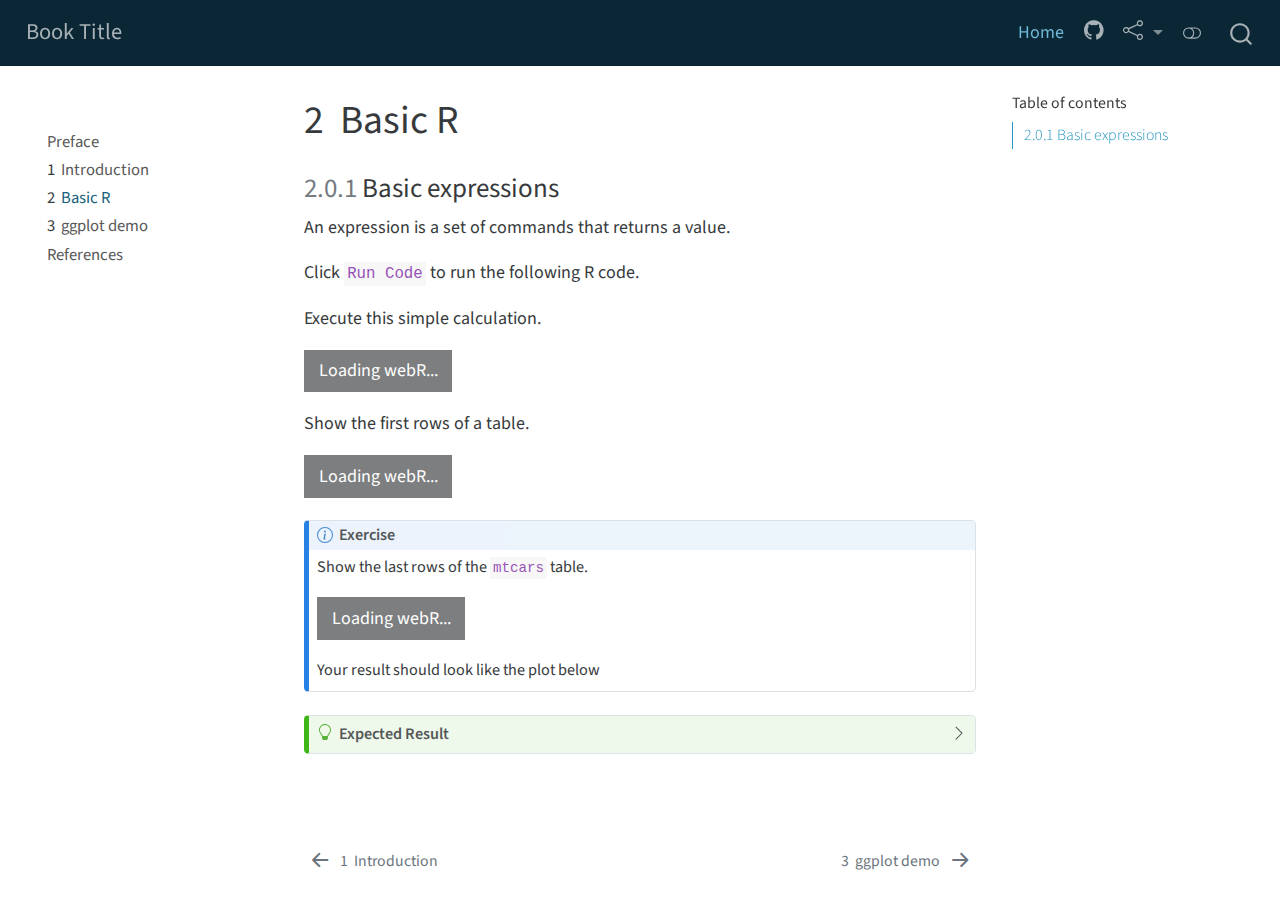
==== basicr.html @ 7baa9e46 "Built site for gh-pages" ====
<!DOCTYPE html>
<html xmlns="http://www.w3.org/1999/xhtml" lang="en" xml:lang="en"><head>

<meta charset="utf-8">
<meta name="generator" content="quarto-1.2.335">

<meta name="viewport" content="width=device-width, initial-scale=1.0, user-scalable=yes">


<title>Book Title - 2&nbsp; Basic R</title>
<style>
code{white-space: pre-wrap;}
span.smallcaps{font-variant: small-caps;}
div.columns{display: flex; gap: min(4vw, 1.5em);}
div.column{flex: auto; overflow-x: auto;}
div.hanging-indent{margin-left: 1.5em; text-indent: -1.5em;}
ul.task-list{list-style: none;}
ul.task-list li input[type="checkbox"] {
  width: 0.8em;
  margin: 0 0.8em 0.2em -1.6em;
  vertical-align: middle;
}
</style>


<script src="site_libs/quarto-nav/quarto-nav.js"></script>
<script src="site_libs/quarto-nav/headroom.min.js"></script>
<script src="site_libs/clipboard/clipboard.min.js"></script>
<script src="site_libs/quarto-search/autocomplete.umd.js"></script>
<script src="site_libs/quarto-search/fuse.min.js"></script>
<script src="site_libs/quarto-search/quarto-search.js"></script>
<meta name="quarto:offset" content="./">
<link href="./ggplot.html" rel="next">
<link href="./intro.html" rel="prev">
<link href="./figures/favicon.ico" rel="icon">
<script src="site_libs/quarto-html/quarto.js"></script>
<script src="site_libs/quarto-html/popper.min.js"></script>
<script src="site_libs/quarto-html/tippy.umd.min.js"></script>
<script src="site_libs/quarto-html/anchor.min.js"></script>
<link href="site_libs/quarto-html/tippy.css" rel="stylesheet">
<link href="site_libs/quarto-html/quarto-syntax-highlighting.css" rel="stylesheet" class="quarto-color-scheme" id="quarto-text-highlighting-styles">
<link href="site_libs/quarto-html/quarto-syntax-highlighting-dark.css" rel="prefetch" class="quarto-color-scheme quarto-color-alternate" id="quarto-text-highlighting-styles">
<script src="site_libs/bootstrap/bootstrap.min.js"></script>
<link href="site_libs/bootstrap/bootstrap-icons.css" rel="stylesheet">
<link href="site_libs/bootstrap/bootstrap.min.css" rel="stylesheet" class="quarto-color-scheme" id="quarto-bootstrap" data-mode="light">
<link href="site_libs/bootstrap/bootstrap-dark.min.css" rel="prefetch" class="quarto-color-scheme quarto-color-alternate" id="quarto-bootstrap" data-mode="dark">
<script id="quarto-search-options" type="application/json">{
  "location": "navbar",
  "copy-button": false,
  "collapse-after": 3,
  "panel-placement": "end",
  "type": "overlay",
  "limit": 20,
  "language": {
    "search-no-results-text": "No results",
    "search-matching-documents-text": "matching documents",
    "search-copy-link-title": "Copy link to search",
    "search-hide-matches-text": "Hide additional matches",
    "search-more-match-text": "more match in this document",
    "search-more-matches-text": "more matches in this document",
    "search-clear-button-title": "Clear",
    "search-detached-cancel-button-title": "Cancel",
    "search-submit-button-title": "Submit"
  }
}</script>
<link rel="stylesheet" href="https://cdnjs.cloudflare.com/ajax/libs/codemirror/6.65.7/codemirror.min.css">
<style>
  .CodeMirror pre {
    background-color: unset !important;
  }
  .btn-webr {
    background-color: #EEEEEE;
    border-bottom-left-radius: 0;
    border-bottom-right-radius: 0;
  }
</style>
<script src="https://cdnjs.cloudflare.com/ajax/libs/codemirror/6.65.7/codemirror.min.js"></script>
<script src="https://cdnjs.cloudflare.com/ajax/libs/codemirror/6.65.7/mode/r/r.js"></script>
<script type="module">
  import { WebR } from "https://webr.r-wasm.org/v0.1.0/webr.mjs";
  // Removed {SW_URL: '/'} for the moment
  globalThis.webR = new WebR();
  await globalThis.webR.init();
  globalThis.webRCodeShelter = await new globalThis.webR.Shelter();
  document.querySelectorAll(".btn-webr").forEach((btn) => {
    btn.innerText = "Run code";
    btn.disabled = false;
  });
</script>  


<meta name="twitter:title" content="Book Title - 2&nbsp; Basic R">
<meta name="twitter:description" content="An expression is a set of commands that returns a value.">
<meta name="twitter:card" content="summary">
</head>

<body class="nav-sidebar floating nav-fixed">

<div id="quarto-search-results"></div>
  <header id="quarto-header" class="headroom fixed-top">
    <nav class="navbar navbar-expand-lg navbar-dark ">
      <div class="navbar-container container-fluid">
      <div class="navbar-brand-container">
    <a href="./index.html" class="navbar-brand navbar-brand-logo">
    <img src="https://bluegreenlabs.org/img/logo_text_small.png" alt="" class="navbar-logo">
    </a>
    <a class="navbar-brand" href="./index.html">
    <span class="navbar-title">Book Title</span>
    </a>
  </div>
          <button class="navbar-toggler" type="button" data-bs-toggle="collapse" data-bs-target="#navbarCollapse" aria-controls="navbarCollapse" aria-expanded="false" aria-label="Toggle navigation" onclick="if (window.quartoToggleHeadroom) { window.quartoToggleHeadroom(); }">
  <span class="navbar-toggler-icon"></span>
</button>
          <div class="collapse navbar-collapse" id="navbarCollapse">
            <ul class="navbar-nav navbar-nav-scroll ms-auto">
  <li class="nav-item">
    <a class="nav-link active" href="./intro.html" aria-current="page">
 <span class="menu-text">Home</span></a>
  </li>  
  <li class="nav-item compact">
    <a class="nav-link" href="https://github.com/bluegreen-labs/R_book_template/"><i class="bi bi-github" role="img" aria-label="Source Code">
</i> 
 <span class="menu-text"></span></a>
  </li>  
  <li class="nav-item dropdown  compact">
    <a class="nav-link dropdown-toggle" href="#" id="" role="button" data-bs-toggle="dropdown" aria-expanded="false">
      <i class="bi bi-share" role="img" aria-label="Share">
</i> 
 <span class="menu-text"></span>
    </a>
    <ul class="dropdown-menu dropdown-menu-end" aria-labelledby="">    
        <li>
    <a class="dropdown-item" href="https://twitter.com/intent/tweet?url=|url|"><i class="bi bi-twitter" role="img">
</i> 
 <span class="dropdown-text">Twitter</span></a>
  </li>  
        <li>
    <a class="dropdown-item" href="https://www.facebook.com/sharer/sharer.php?u=|url|"><i class="bi bi-facebook" role="img">
</i> 
 <span class="dropdown-text">Facebook</span></a>
  </li>  
    </ul>
  </li>
</ul>
              <div class="quarto-toggle-container">
                  <a href="" class="quarto-color-scheme-toggle nav-link" onclick="window.quartoToggleColorScheme(); return false;" title="Toggle dark mode"><i class="bi"></i></a>
              </div>
              <div id="quarto-search" class="" title="Search"></div>
          </div> <!-- /navcollapse -->
      </div> <!-- /container-fluid -->
    </nav>
  <nav class="quarto-secondary-nav" data-bs-toggle="collapse" data-bs-target="#quarto-sidebar" aria-controls="quarto-sidebar" aria-expanded="false" aria-label="Toggle sidebar navigation" onclick="if (window.quartoToggleHeadroom) { window.quartoToggleHeadroom(); }">
    <div class="container-fluid d-flex justify-content-between">
      <h1 class="quarto-secondary-nav-title"><span class="chapter-number">2</span>&nbsp; <span class="chapter-title">Basic R</span></h1>
      <button type="button" class="quarto-btn-toggle btn" aria-label="Show secondary navigation">
        <i class="bi bi-chevron-right"></i>
      </button>
    </div>
  </nav>
</header>
<!-- content -->
<div id="quarto-content" class="quarto-container page-columns page-rows-contents page-layout-article page-navbar">
<!-- sidebar -->
  <nav id="quarto-sidebar" class="sidebar collapse sidebar-navigation floating overflow-auto">
      <div class="mt-2 flex-shrink-0 align-items-center">
        <div class="sidebar-search">
        <div id="quarto-search" class="" title="Search"></div>
        </div>
      </div>
    <div class="sidebar-menu-container"> 
    <ul class="list-unstyled mt-1">
        <li class="sidebar-item">
  <div class="sidebar-item-container"> 
  <a href="./index.html" class="sidebar-item-text sidebar-link">Preface</a>
  </div>
</li>
        <li class="sidebar-item">
  <div class="sidebar-item-container"> 
  <a href="./intro.html" class="sidebar-item-text sidebar-link"><span class="chapter-number">1</span>&nbsp; <span class="chapter-title">Introduction</span></a>
  </div>
</li>
        <li class="sidebar-item">
  <div class="sidebar-item-container"> 
  <a href="./basicr.html" class="sidebar-item-text sidebar-link active"><span class="chapter-number">2</span>&nbsp; <span class="chapter-title">Basic R</span></a>
  </div>
</li>
        <li class="sidebar-item">
  <div class="sidebar-item-container"> 
  <a href="./ggplot.html" class="sidebar-item-text sidebar-link"><span class="chapter-number">3</span>&nbsp; <span class="chapter-title">ggplot demo</span></a>
  </div>
</li>
        <li class="sidebar-item">
  <div class="sidebar-item-container"> 
  <a href="./references.html" class="sidebar-item-text sidebar-link">References</a>
  </div>
</li>
    </ul>
    </div>
</nav>
<!-- margin-sidebar -->
    <div id="quarto-margin-sidebar" class="sidebar margin-sidebar">
        <nav id="TOC" role="doc-toc" class="toc-active">
    <h2 id="toc-title">Table of contents</h2>
   
  <ul>
  <li><a href="#basic-expressions" id="toc-basic-expressions" class="nav-link active" data-scroll-target="#basic-expressions"><span class="toc-section-number">2.0.1</span>  Basic expressions</a></li>
  </ul>
</nav>
    </div>
<!-- main -->
<main class="content" id="quarto-document-content">

<header id="title-block-header" class="quarto-title-block default">
<div class="quarto-title">
<h1 class="title d-none d-lg-block"><span class="chapter-number">2</span>&nbsp; <span class="chapter-title">Basic R</span></h1>
</div>



<div class="quarto-title-meta">

    
  
    
  </div>
  

</header>

<div class="cell">

</div>
<section id="basic-expressions" class="level3" data-number="2.0.1">
<h3 data-number="2.0.1" class="anchored" data-anchor-id="basic-expressions"><span class="header-section-number">2.0.1</span> Basic expressions</h3>
<p>An expression is a set of commands that returns a value.</p>
<p>Click <code>Run Code</code> to run the following R code.</p>
<p>Execute this simple calculation.</p>
<div class="cell">
<button class="btn btn-default btn-webr" disabled="" type="button" id="webr-run-button-1">Loading webR...</button>
<div id="webr-editor-1"></div>
<div id="webr-code-output-1"><pre style="visibility: hidden"></pre></div>
<script type="module">
  const runButton = document.getElementById("webr-run-button-1");
  const outputDiv = document.getElementById("webr-code-output-1");
  const editorDiv = document.getElementById("webr-editor-1");

  const editor = CodeMirror((elt) => {
    elt.style.border = "1px solid #eee";
    elt.style.height = "auto";
    editorDiv.append(elt);
  },{
    value: `50 * 2.2`,
    lineNumbers: true,
    mode: "r",
    theme: "light default",
    viewportMargin: Infinity,
  });

  runButton.onclick = async () => {
    runButton.disabled = true;
    let canvas = undefined;
    await globalThis.webR.init();
    await webR.evalRVoid("canvas(width=7, height=7)");
    const result = await webRCodeShelter.captureR(editor.getValue(), {
      withAutoprint: true,
      captureStreams: true,
      captureConditions: false,
      env: webR.objs.emptyEnv,
    });
    try {
      await webR.evalRVoid("dev.off()");
      const out = result.output.filter(
        evt => evt.type == "stdout" || evt.type == "stderr"
      ).map((evt) => evt.data).join("\n");

      const msgs = await webR.flush();
      msgs.forEach(msg => {
        if (msg.type === "canvasExec"){
          if (!canvas) {
            canvas = document.createElement("canvas");
            canvas.setAttribute("width", 2 * 7);
            canvas.setAttribute("height", 2 * 7);
            canvas.style.width="700px";
            canvas.style.display="block";
            canvas.style.margin="auto";
          }
          Function(`this.getContext("2d").${msg.data}`).bind(canvas)();
        }
      });

      outputDiv.innerHTML = "";
      const pre = document.createElement("pre");
      if (/\S/.test(out)) {
        const code = document.createElement("code");
        code.innerText = out;
        pre.appendChild(code);
      } else {
        pre.style.visibility = "hidden";
      }
      outputDiv.appendChild(pre);

      if (canvas) {
        const p = document.createElement("p");
        p.appendChild(canvas);
        outputDiv.appendChild(p);
      }
    } finally {
      webRCodeShelter.purge();
      runButton.disabled = false;
    }
  }
</script>

</div>
<p>Show the first rows of a table.</p>
<div class="cell">
<button class="btn btn-default btn-webr" disabled="" type="button" id="webr-run-button-2">Loading webR...</button>
<div id="webr-editor-2"></div>
<div id="webr-code-output-2"><pre style="visibility: hidden"></pre></div>
<script type="module">
  const runButton = document.getElementById("webr-run-button-2");
  const outputDiv = document.getElementById("webr-code-output-2");
  const editorDiv = document.getElementById("webr-editor-2");

  const editor = CodeMirror((elt) => {
    elt.style.border = "1px solid #eee";
    elt.style.height = "auto";
    editorDiv.append(elt);
  },{
    value: `head(mtcars)`,
    lineNumbers: true,
    mode: "r",
    theme: "light default",
    viewportMargin: Infinity,
  });

  runButton.onclick = async () => {
    runButton.disabled = true;
    let canvas = undefined;
    await globalThis.webR.init();
    await webR.evalRVoid("canvas(width=7, height=7)");
    const result = await webRCodeShelter.captureR(editor.getValue(), {
      withAutoprint: true,
      captureStreams: true,
      captureConditions: false,
      env: webR.objs.emptyEnv,
    });
    try {
      await webR.evalRVoid("dev.off()");
      const out = result.output.filter(
        evt => evt.type == "stdout" || evt.type == "stderr"
      ).map((evt) => evt.data).join("\n");

      const msgs = await webR.flush();
      msgs.forEach(msg => {
        if (msg.type === "canvasExec"){
          if (!canvas) {
            canvas = document.createElement("canvas");
            canvas.setAttribute("width", 2 * 7);
            canvas.setAttribute("height", 2 * 7);
            canvas.style.width="700px";
            canvas.style.display="block";
            canvas.style.margin="auto";
          }
          Function(`this.getContext("2d").${msg.data}`).bind(canvas)();
        }
      });

      outputDiv.innerHTML = "";
      const pre = document.createElement("pre");
      if (/\S/.test(out)) {
        const code = document.createElement("code");
        code.innerText = out;
        pre.appendChild(code);
      } else {
        pre.style.visibility = "hidden";
      }
      outputDiv.appendChild(pre);

      if (canvas) {
        const p = document.createElement("p");
        p.appendChild(canvas);
        outputDiv.appendChild(p);
      }
    } finally {
      webRCodeShelter.purge();
      runButton.disabled = false;
    }
  }
</script>

</div>
<div class="callout-note callout callout-style-default callout-captioned">
<div class="callout-header d-flex align-content-center">
<div class="callout-icon-container">
<i class="callout-icon"></i>
</div>
<div class="callout-caption-container flex-fill">
Exercise
</div>
</div>
<div class="callout-body-container callout-body">
<p>Show the last rows of the <code>mtcars</code> table.</p>
<div class="cell">
<button class="btn btn-default btn-webr" disabled="" type="button" id="webr-run-button-3">Loading webR...</button>
<div id="webr-editor-3"></div>
<div id="webr-code-output-3"><pre style="visibility: hidden"></pre></div>
<script type="module">
  const runButton = document.getElementById("webr-run-button-3");
  const outputDiv = document.getElementById("webr-code-output-3");
  const editorDiv = document.getElementById("webr-editor-3");

  const editor = CodeMirror((elt) => {
    elt.style.border = "1px solid #eee";
    elt.style.height = "auto";
    editorDiv.append(elt);
  },{
    value: `# Add you code here`,
    lineNumbers: true,
    mode: "r",
    theme: "light default",
    viewportMargin: Infinity,
  });

  runButton.onclick = async () => {
    runButton.disabled = true;
    let canvas = undefined;
    await globalThis.webR.init();
    await webR.evalRVoid("canvas(width=7, height=7)");
    const result = await webRCodeShelter.captureR(editor.getValue(), {
      withAutoprint: true,
      captureStreams: true,
      captureConditions: false,
      env: webR.objs.emptyEnv,
    });
    try {
      await webR.evalRVoid("dev.off()");
      const out = result.output.filter(
        evt => evt.type == "stdout" || evt.type == "stderr"
      ).map((evt) => evt.data).join("\n");

      const msgs = await webR.flush();
      msgs.forEach(msg => {
        if (msg.type === "canvasExec"){
          if (!canvas) {
            canvas = document.createElement("canvas");
            canvas.setAttribute("width", 2 * 7);
            canvas.setAttribute("height", 2 * 7);
            canvas.style.width="700px";
            canvas.style.display="block";
            canvas.style.margin="auto";
          }
          Function(`this.getContext("2d").${msg.data}`).bind(canvas)();
        }
      });

      outputDiv.innerHTML = "";
      const pre = document.createElement("pre");
      if (/\S/.test(out)) {
        const code = document.createElement("code");
        code.innerText = out;
        pre.appendChild(code);
      } else {
        pre.style.visibility = "hidden";
      }
      outputDiv.appendChild(pre);

      if (canvas) {
        const p = document.createElement("p");
        p.appendChild(canvas);
        outputDiv.appendChild(p);
      }
    } finally {
      webRCodeShelter.purge();
      runButton.disabled = false;
    }
  }
</script>

</div>
<p>Your result should look like the plot below</p>
</div>
</div>
<div class="callout-tip callout callout-style-default callout-captioned">
<div class="callout-header d-flex align-content-center" data-bs-toggle="collapse" data-bs-target=".callout-2-contents" aria-controls="callout-2" aria-expanded="false" aria-label="Toggle callout">
<div class="callout-icon-container">
<i class="callout-icon"></i>
</div>
<div class="callout-caption-container flex-fill">
Expected Result
</div>
<div class="callout-btn-toggle d-inline-block border-0 py-1 ps-1 pe-0 float-end"><i class="callout-toggle"></i></div>
</div>
<div id="callout-2" class="callout-2-contents callout-collapse collapse">
<div class="callout-body-container callout-body">
<div class="cell">
<div class="cell-output cell-output-stdout">
<pre><code>                mpg cyl  disp  hp drat    wt qsec vs am gear carb
Porsche 914-2  26.0   4 120.3  91 4.43 2.140 16.7  0  1    5    2
Lotus Europa   30.4   4  95.1 113 3.77 1.513 16.9  1  1    5    2
Ford Pantera L 15.8   8 351.0 264 4.22 3.170 14.5  0  1    5    4
Ferrari Dino   19.7   6 145.0 175 3.62 2.770 15.5  0  1    5    6
Maserati Bora  15.0   8 301.0 335 3.54 3.570 14.6  0  1    5    8
Volvo 142E     21.4   4 121.0 109 4.11 2.780 18.6  1  1    4    2</code></pre>
</div>
</div>
</div>
</div>
</div>


</section>

</main> <!-- /main -->
<script id="quarto-html-after-body" type="application/javascript">
window.document.addEventListener("DOMContentLoaded", function (event) {
  const toggleBodyColorMode = (bsSheetEl) => {
    const mode = bsSheetEl.getAttribute("data-mode");
    const bodyEl = window.document.querySelector("body");
    if (mode === "dark") {
      bodyEl.classList.add("quarto-dark");
      bodyEl.classList.remove("quarto-light");
    } else {
      bodyEl.classList.add("quarto-light");
      bodyEl.classList.remove("quarto-dark");
    }
  }
  const toggleBodyColorPrimary = () => {
    const bsSheetEl = window.document.querySelector("link#quarto-bootstrap");
    if (bsSheetEl) {
      toggleBodyColorMode(bsSheetEl);
    }
  }
  toggleBodyColorPrimary();  
  const disableStylesheet = (stylesheets) => {
    for (let i=0; i < stylesheets.length; i++) {
      const stylesheet = stylesheets[i];
      stylesheet.rel = 'prefetch';
    }
  }
  const enableStylesheet = (stylesheets) => {
    for (let i=0; i < stylesheets.length; i++) {
      const stylesheet = stylesheets[i];
      stylesheet.rel = 'stylesheet';
    }
  }
  const manageTransitions = (selector, allowTransitions) => {
    const els = window.document.querySelectorAll(selector);
    for (let i=0; i < els.length; i++) {
      const el = els[i];
      if (allowTransitions) {
        el.classList.remove('notransition');
      } else {
        el.classList.add('notransition');
      }
    }
  }
  const toggleColorMode = (alternate) => {
    // Switch the stylesheets
    const alternateStylesheets = window.document.querySelectorAll('link.quarto-color-scheme.quarto-color-alternate');
    manageTransitions('#quarto-margin-sidebar .nav-link', false);
    if (alternate) {
      enableStylesheet(alternateStylesheets);
      for (const sheetNode of alternateStylesheets) {
        if (sheetNode.id === "quarto-bootstrap") {
          toggleBodyColorMode(sheetNode);
        }
      }
    } else {
      disableStylesheet(alternateStylesheets);
      toggleBodyColorPrimary();
    }
    manageTransitions('#quarto-margin-sidebar .nav-link', true);
    // Switch the toggles
    const toggles = window.document.querySelectorAll('.quarto-color-scheme-toggle');
    for (let i=0; i < toggles.length; i++) {
      const toggle = toggles[i];
      if (toggle) {
        if (alternate) {
          toggle.classList.add("alternate");     
        } else {
          toggle.classList.remove("alternate");
        }
      }
    }
    // Hack to workaround the fact that safari doesn't
    // properly recolor the scrollbar when toggling (#1455)
    if (navigator.userAgent.indexOf('Safari') > 0 && navigator.userAgent.indexOf('Chrome') == -1) {
      manageTransitions("body", false);
      window.scrollTo(0, 1);
      setTimeout(() => {
        window.scrollTo(0, 0);
        manageTransitions("body", true);
      }, 40);  
    }
  }
  const isFileUrl = () => { 
    return window.location.protocol === 'file:';
  }
  const hasAlternateSentinel = () => {  
    let styleSentinel = getColorSchemeSentinel();
    if (styleSentinel !== null) {
      return styleSentinel === "alternate";
    } else {
      return false;
    }
  }
  const setStyleSentinel = (alternate) => {
    const value = alternate ? "alternate" : "default";
    if (!isFileUrl()) {
      window.localStorage.setItem("quarto-color-scheme", value);
    } else {
      localAlternateSentinel = value;
    }
  }
  const getColorSchemeSentinel = () => {
    if (!isFileUrl()) {
      const storageValue = window.localStorage.getItem("quarto-color-scheme");
      return storageValue != null ? storageValue : localAlternateSentinel;
    } else {
      return localAlternateSentinel;
    }
  }
  let localAlternateSentinel = 'default';
  // Dark / light mode switch
  window.quartoToggleColorScheme = () => {
    // Read the current dark / light value 
    let toAlternate = !hasAlternateSentinel();
    toggleColorMode(toAlternate);
    setStyleSentinel(toAlternate);
  };
  // Ensure there is a toggle, if there isn't float one in the top right
  if (window.document.querySelector('.quarto-color-scheme-toggle') === null) {
    const a = window.document.createElement('a');
    a.classList.add('top-right');
    a.classList.add('quarto-color-scheme-toggle');
    a.href = "";
    a.onclick = function() { try { window.quartoToggleColorScheme(); } catch {} return false; };
    const i = window.document.createElement("i");
    i.classList.add('bi');
    a.appendChild(i);
    window.document.body.appendChild(a);
  }
  // Switch to dark mode if need be
  if (hasAlternateSentinel()) {
    toggleColorMode(true);
  } else {
    toggleColorMode(false);
  }
  const icon = "";
  const anchorJS = new window.AnchorJS();
  anchorJS.options = {
    placement: 'right',
    icon: icon
  };
  anchorJS.add('.anchored');
  const clipboard = new window.ClipboardJS('.code-copy-button', {
    target: function(trigger) {
      return trigger.previousElementSibling;
    }
  });
  clipboard.on('success', function(e) {
    // button target
    const button = e.trigger;
    // don't keep focus
    button.blur();
    // flash "checked"
    button.classList.add('code-copy-button-checked');
    var currentTitle = button.getAttribute("title");
    button.setAttribute("title", "Copied!");
    let tooltip;
    if (window.bootstrap) {
      button.setAttribute("data-bs-toggle", "tooltip");
      button.setAttribute("data-bs-placement", "left");
      button.setAttribute("data-bs-title", "Copied!");
      tooltip = new bootstrap.Tooltip(button, 
        { trigger: "manual", 
          customClass: "code-copy-button-tooltip",
          offset: [0, -8]});
      tooltip.show();    
    }
    setTimeout(function() {
      if (tooltip) {
        tooltip.hide();
        button.removeAttribute("data-bs-title");
        button.removeAttribute("data-bs-toggle");
        button.removeAttribute("data-bs-placement");
      }
      button.setAttribute("title", currentTitle);
      button.classList.remove('code-copy-button-checked');
    }, 1000);
    // clear code selection
    e.clearSelection();
  });
  function tippyHover(el, contentFn) {
    const config = {
      allowHTML: true,
      content: contentFn,
      maxWidth: 500,
      delay: 100,
      arrow: false,
      appendTo: function(el) {
          return el.parentElement;
      },
      interactive: true,
      interactiveBorder: 10,
      theme: 'quarto',
      placement: 'bottom-start'
    };
    window.tippy(el, config); 
  }
  const noterefs = window.document.querySelectorAll('a[role="doc-noteref"]');
  for (var i=0; i<noterefs.length; i++) {
    const ref = noterefs[i];
    tippyHover(ref, function() {
      // use id or data attribute instead here
      let href = ref.getAttribute('data-footnote-href') || ref.getAttribute('href');
      try { href = new URL(href).hash; } catch {}
      const id = href.replace(/^#\/?/, "");
      const note = window.document.getElementById(id);
      return note.innerHTML;
    });
  }
  const findCites = (el) => {
    const parentEl = el.parentElement;
    if (parentEl) {
      const cites = parentEl.dataset.cites;
      if (cites) {
        return {
          el,
          cites: cites.split(' ')
        };
      } else {
        return findCites(el.parentElement)
      }
    } else {
      return undefined;
    }
  };
  var bibliorefs = window.document.querySelectorAll('a[role="doc-biblioref"]');
  for (var i=0; i<bibliorefs.length; i++) {
    const ref = bibliorefs[i];
    const citeInfo = findCites(ref);
    if (citeInfo) {
      tippyHover(citeInfo.el, function() {
        var popup = window.document.createElement('div');
        citeInfo.cites.forEach(function(cite) {
          var citeDiv = window.document.createElement('div');
          citeDiv.classList.add('hanging-indent');
          citeDiv.classList.add('csl-entry');
          var biblioDiv = window.document.getElementById('ref-' + cite);
          if (biblioDiv) {
            citeDiv.innerHTML = biblioDiv.innerHTML;
          }
          popup.appendChild(citeDiv);
        });
        return popup.innerHTML;
      });
    }
  }
});
</script>
<nav class="page-navigation">
  <div class="nav-page nav-page-previous">
      <a href="./intro.html" class="pagination-link">
        <i class="bi bi-arrow-left-short"></i> <span class="nav-page-text"><span class="chapter-number">1</span>&nbsp; <span class="chapter-title">Introduction</span></span>
      </a>          
  </div>
  <div class="nav-page nav-page-next">
      <a href="./ggplot.html" class="pagination-link">
        <span class="nav-page-text"><span class="chapter-number">3</span>&nbsp; <span class="chapter-title">ggplot demo</span></span> <i class="bi bi-arrow-right-short"></i>
      </a>
  </div>
</nav>
</div> <!-- /content -->



</body></html>
---- site_libs/quarto-html/tippy.css ----
.tippy-box[data-animation=fade][data-state=hidden]{opacity:0}[data-tippy-root]{max-width:calc(100vw - 10px)}.tippy-box{position:relative;background-color:#333;color:#fff;border-radius:4px;font-size:14px;line-height:1.4;white-space:normal;outline:0;transition-property:transform,visibility,opacity}.tippy-box[data-placement^=top]>.tippy-arrow{bottom:0}.tippy-box[data-placement^=top]>.tippy-arrow:before{bottom:-7px;left:0;border-width:8px 8px 0;border-top-color:initial;transform-origin:center top}.tippy-box[data-placement^=bottom]>.tippy-arrow{top:0}.tippy-box[data-placement^=bottom]>.tippy-arrow:before{top:-7px;left:0;border-width:0 8px 8px;border-bottom-color:initial;transform-origin:center bottom}.tippy-box[data-placement^=left]>.tippy-arrow{right:0}.tippy-box[data-placement^=left]>.tippy-arrow:before{border-width:8px 0 8px 8px;border-left-color:initial;right:-7px;transform-origin:center left}.tippy-box[data-placement^=right]>.tippy-arrow{left:0}.tippy-box[data-placement^=right]>.tippy-arrow:before{left:-7px;border-width:8px 8px 8px 0;border-right-color:initial;transform-origin:center right}.tippy-box[data-inertia][data-state=visible]{transition-timing-function:cubic-bezier(.54,1.5,.38,1.11)}.tippy-arrow{width:16px;height:16px;color:#333}.tippy-arrow:before{content:"";position:absolute;border-color:transparent;border-style:solid}.tippy-content{position:relative;padding:5px 9px;z-index:1}
---- site_libs/quarto-html/quarto-syntax-highlighting.css ----
/* quarto syntax highlight colors */
:root {
  --quarto-hl-ot-color: #003B4F;
  --quarto-hl-at-color: #657422;
  --quarto-hl-ss-color: #20794D;
  --quarto-hl-an-color: #5E5E5E;
  --quarto-hl-fu-color: #4758AB;
  --quarto-hl-st-color: #20794D;
  --quarto-hl-cf-color: #003B4F;
  --quarto-hl-op-color: #5E5E5E;
  --quarto-hl-er-color: #AD0000;
  --quarto-hl-bn-color: #AD0000;
  --quarto-hl-al-color: #AD0000;
  --quarto-hl-va-color: #111111;
  --quarto-hl-bu-color: inherit;
  --quarto-hl-ex-color: inherit;
  --quarto-hl-pp-color: #AD0000;
  --quarto-hl-in-color: #5E5E5E;
  --quarto-hl-vs-color: #20794D;
  --quarto-hl-wa-color: #5E5E5E;
  --quarto-hl-do-color: #5E5E5E;
  --quarto-hl-im-color: #00769E;
  --quarto-hl-ch-color: #20794D;
  --quarto-hl-dt-color: #AD0000;
  --quarto-hl-fl-color: #AD0000;
  --quarto-hl-co-color: #5E5E5E;
  --quarto-hl-cv-color: #5E5E5E;
  --quarto-hl-cn-color: #8f5902;
  --quarto-hl-sc-color: #5E5E5E;
  --quarto-hl-dv-color: #AD0000;
  --quarto-hl-kw-color: #003B4F;
}

/* other quarto variables */
:root {
  --quarto-font-monospace: SFMono-Regular, Menlo, Monaco, Consolas, "Liberation Mono", "Courier New", monospace;
}

pre > code.sourceCode > span {
  color: #003B4F;
}

code span {
  color: #003B4F;
}

code.sourceCode > span {
  color: #003B4F;
}

div.sourceCode,
div.sourceCode pre.sourceCode {
  color: #003B4F;
}

code span.ot {
  color: #003B4F;
}

code span.at {
  color: #657422;
}

code span.ss {
  color: #20794D;
}

code span.an {
  color: #5E5E5E;
}

code span.fu {
  color: #4758AB;
}

code span.st {
  color: #20794D;
}

code span.cf {
  color: #003B4F;
}

code span.op {
  color: #5E5E5E;
}

code span.er {
  color: #AD0000;
}

code span.bn {
  color: #AD0000;
}

code span.al {
  color: #AD0000;
}

code span.va {
  color: #111111;
}

code span.pp {
  color: #AD0000;
}

code span.in {
  color: #5E5E5E;
}

code span.vs {
  color: #20794D;
}

code span.wa {
  color: #5E5E5E;
  font-style: italic;
}

code span.do {
  color: #5E5E5E;
  font-style: italic;
}

code span.im {
  color: #00769E;
}

code span.ch {
  color: #20794D;
}

code span.dt {
  color: #AD0000;
}

code span.fl {
  color: #AD0000;
}

code span.co {
  color: #5E5E5E;
}

code span.cv {
  color: #5E5E5E;
  font-style: italic;
}

code span.cn {
  color: #8f5902;
}

code span.sc {
  color: #5E5E5E;
}

code span.dv {
  color: #AD0000;
}

code span.kw {
  color: #003B4F;
}

.prevent-inlining {
  content: "</";
}

/*# sourceMappingURL=debc5d5d77c3f9108843748ff7464032.css.map */
---- site_libs/quarto-html/quarto-syntax-highlighting-dark.css ----
/* quarto syntax highlight colors */
:root {
  --quarto-hl-al-color: #f07178;
  --quarto-hl-an-color: #d4d0ab;
  --quarto-hl-at-color: #00e0e0;
  --quarto-hl-bn-color: #d4d0ab;
  --quarto-hl-bu-color: #abe338;
  --quarto-hl-ch-color: #abe338;
  --quarto-hl-co-color: #f8f8f2;
  --quarto-hl-cv-color: #ffd700;
  --quarto-hl-cn-color: #ffd700;
  --quarto-hl-cf-color: #ffa07a;
  --quarto-hl-dt-color: #ffa07a;
  --quarto-hl-dv-color: #d4d0ab;
  --quarto-hl-do-color: #f8f8f2;
  --quarto-hl-er-color: #f07178;
  --quarto-hl-ex-color: #00e0e0;
  --quarto-hl-fl-color: #d4d0ab;
  --quarto-hl-fu-color: #ffa07a;
  --quarto-hl-im-color: #abe338;
  --quarto-hl-in-color: #d4d0ab;
  --quarto-hl-kw-color: #ffa07a;
  --quarto-hl-op-color: #ffa07a;
  --quarto-hl-ot-color: #00e0e0;
  --quarto-hl-pp-color: #dcc6e0;
  --quarto-hl-re-color: #00e0e0;
  --quarto-hl-sc-color: #abe338;
  --quarto-hl-ss-color: #abe338;
  --quarto-hl-st-color: #abe338;
  --quarto-hl-va-color: #00e0e0;
  --quarto-hl-vs-color: #abe338;
  --quarto-hl-wa-color: #dcc6e0;
}

/* other quarto variables */
:root {
  --quarto-font-monospace: SFMono-Regular, Menlo, Monaco, Consolas, "Liberation Mono", "Courier New", monospace;
}

code span.al {
  font-weight: bold;
  color: #f07178;
}

code span.an {
  color: #d4d0ab;
}

code span.at {
  color: #00e0e0;
}

code span.bn {
  color: #d4d0ab;
}

code span.bu {
  color: #abe338;
}

code span.ch {
  color: #abe338;
}

code span.co {
  font-style: italic;
  color: #f8f8f2;
}

code span.cv {
  color: #ffd700;
}

code span.cn {
  color: #ffd700;
}

code span.cf {
  font-weight: bold;
  color: #ffa07a;
}

code span.dt {
  color: #ffa07a;
}

code span.dv {
  color: #d4d0ab;
}

code span.do {
  color: #f8f8f2;
}

code span.er {
  color: #f07178;
  text-decoration: underline;
}

code span.ex {
  font-weight: bold;
  color: #00e0e0;
}

code span.fl {
  color: #d4d0ab;
}

code span.fu {
  color: #ffa07a;
}

code span.im {
  color: #abe338;
}

code span.in {
  color: #d4d0ab;
}

code span.kw {
  font-weight: bold;
  color: #ffa07a;
}

pre > code.sourceCode > span {
  color: #f8f8f2;
}

code span {
  color: #f8f8f2;
}

code.sourceCode > span {
  color: #f8f8f2;
}

div.sourceCode,
div.sourceCode pre.sourceCode {
  color: #f8f8f2;
}

code span.op {
  color: #ffa07a;
}

code span.ot {
  color: #00e0e0;
}

code span.pp {
  color: #dcc6e0;
}

code span.re {
  color: #00e0e0;
}

code span.sc {
  color: #abe338;
}

code span.ss {
  color: #abe338;
}

code span.st {
  color: #abe338;
}

code span.va {
  color: #00e0e0;
}

code span.vs {
  color: #abe338;
}

code span.wa {
  color: #dcc6e0;
}

.prevent-inlining {
  content: "</";
}

/*# sourceMappingURL=935a306eefa94366c21e1a970dddb765.css.map */
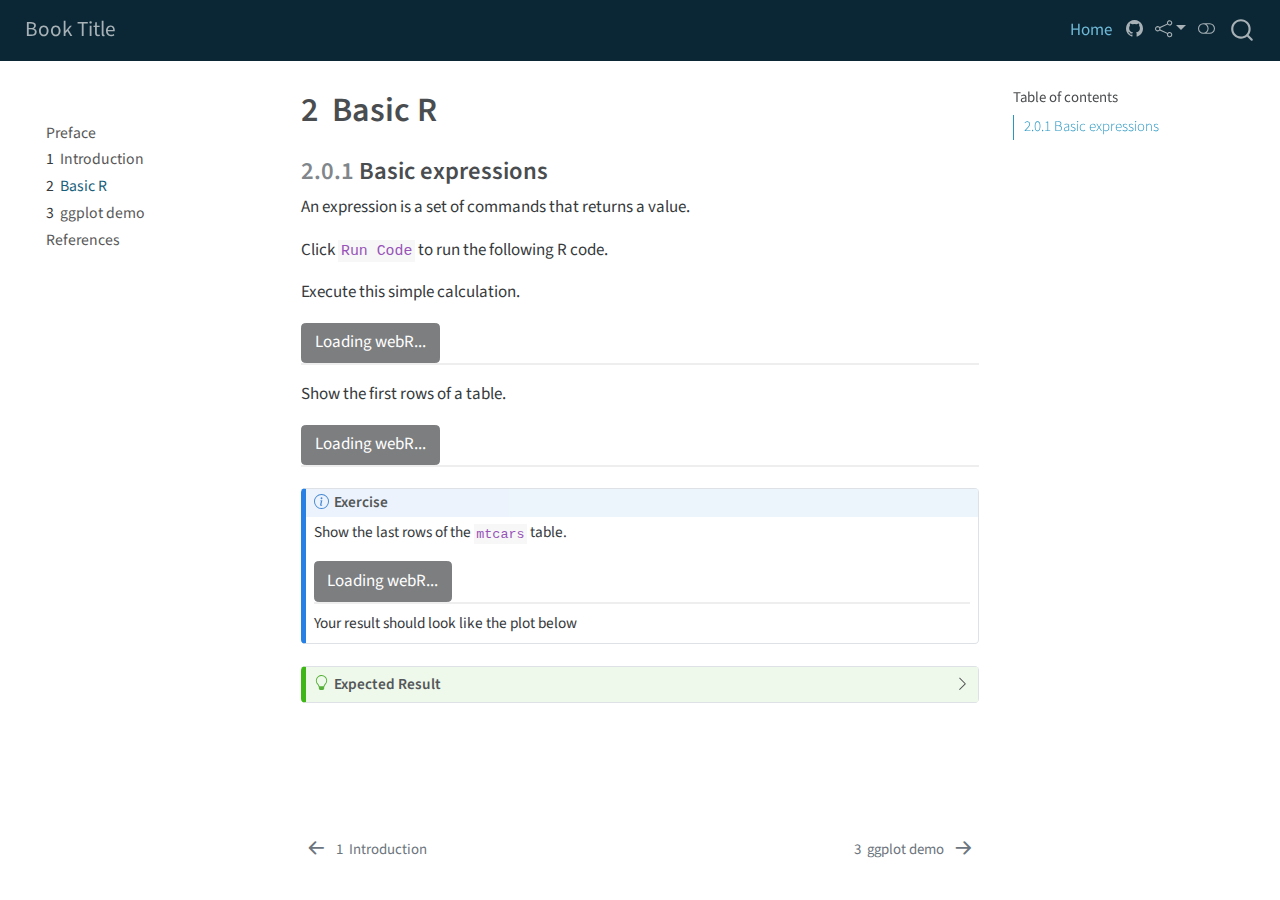
==== commit d67433e0: "Built site for gh-pages" ====
--- a/basicr.html
+++ b/basicr.html
@@ -2,7 +2,7 @@
 <html xmlns="http://www.w3.org/1999/xhtml" lang="en" xml:lang="en"><head>
 
 <meta charset="utf-8">
-<meta name="generator" content="quarto-1.2.335">
+<meta name="generator" content="quarto-1.3.450">
 
 <meta name="viewport" content="width=device-width, initial-scale=1.0, user-scalable=yes">
 
@@ -17,7 +17,7 @@
 ul.task-list{list-style: none;}
 ul.task-list li input[type="checkbox"] {
   width: 0.8em;
-  margin: 0 0.8em 0.2em -1.6em;
+  margin: 0 0.8em 0.2em -1em; /* quarto-specific, see https://github.com/quarto-dev/quarto-cli/issues/4556 */ 
   vertical-align: middle;
 }
 </style>
@@ -60,37 +60,170 @@
     "search-more-matches-text": "more matches in this document",
     "search-clear-button-title": "Clear",
     "search-detached-cancel-button-title": "Cancel",
-    "search-submit-button-title": "Submit"
+    "search-submit-button-title": "Submit",
+    "search-label": "Search"
   }
 }</script>
-<link rel="stylesheet" href="https://cdnjs.cloudflare.com/ajax/libs/codemirror/6.65.7/codemirror.min.css">
+<link rel="stylesheet" href="https://cdn.jsdelivr.net/npm/monaco-editor@0.43.0/min/vs/editor/editor.main.css">
+
 <style>
-  .CodeMirror pre {
+  .monaco-editor pre {
     background-color: unset !important;
   }
+
   .btn-webr {
     background-color: #EEEEEE;
     border-bottom-left-radius: 0;
-    border-bottom-right-radius: 0;
+    border-bottom-right-radius: 0; /* Extra styling for consistency */
+    display: inline-block;
+    font-weight: 400;
+    line-height: 1.5;
+    color: #000;
+    text-align: center;
+    text-decoration: none;
+    -webkit-text-decoration: none;
+    -moz-text-decoration: none;
+    -ms-text-decoration: none;
+    -o-text-decoration: none;
+    vertical-align: middle;
+    -webkit-user-select: none;
+    border-color: #dee2e6;
+    border: 1px solid rgba(0,0,0,0);
+    padding: 0.375rem 0.75rem;
+    font-size: 1rem;
+    border-radius: 0.25rem;
+    transition: color .15s ease-in-out,background-color .15s ease-in-out,border-color .15s ease-in-out,box-shadow .15s ease-in-out;
+  }
+
+  .btn-webr:hover {
+    color: #000;
+    background-color: #e3e6ea;
+    border-color: #e1e5e9;
+  }
+
+  .btn-webr:disabled,.btn-webr.disabled,fieldset:disabled .btn-webr {
+    pointer-events: none;
+    opacity: .65
   }
 </style>
-<script src="https://cdnjs.cloudflare.com/ajax/libs/codemirror/6.65.7/codemirror.min.js"></script>
-<script src="https://cdnjs.cloudflare.com/ajax/libs/codemirror/6.65.7/mode/r/r.js"></script>
+
 <script type="module">
-  import { WebR } from "https://webr.r-wasm.org/v0.1.0/webr.mjs";
-  // Removed {SW_URL: '/'} for the moment
-  globalThis.webR = new WebR();
+
+  // Start a timer
+  const initializeWebRTimerStart = performance.now();
+
+  // Determine if we need to install R packages
+  var installRPackagesList = [''];
+  // Check to see if we have an empty array, if we do set to skip the installation.
+  var setupRPackages = !(installRPackagesList.indexOf("") !== -1);
+
+  // Display a startup message?
+  var showStartupMessage = true;
+  var showHeaderMessage = false;
+  if (showStartupMessage) {
+
+    // Create the outermost div element
+    var quartoTitleMeta = document.createElement("div");
+    quartoTitleMeta.classList.add("quarto-title-meta");
+
+    // Create the first inner div element
+    var firstInnerDiv = document.createElement("div");
+
+    // Create the second inner div element with "WebR Status" heading 
+    // and contents
+    var secondInnerDiv = document.createElement("div");
+    secondInnerDiv.classList.add("quarto-title-meta-heading");
+    secondInnerDiv.innerText = "WebR Status";
+
+    // Add another inner div
+    var secondInnerDivContents = document.createElement("div");
+    secondInnerDivContents.classList.add("quarto-title-meta-contents");
+
+    // Describe the WebR state
+    var startupMessageWebR = document.createElement("p");
+    startupMessageWebR.innerText = "🟡 Loading...";
+    startupMessageWebR.setAttribute("id", "startup");
+    // Add `aria-live` to auto-announce the startup status to screen readers
+    startupMessageWebR.setAttribute("aria-live", "assertive");
+
+    // Put everything together
+    secondInnerDivContents.appendChild(startupMessageWebR);
+
+    // Add a status indicator for COOP and COEP Headers
+    if (showHeaderMessage) {
+      var crossOriginMessage = document.createElement("p");
+      crossOriginMessage.innerText = `${crossOriginIsolated ? '🟢' : '🟡'} COOP & COEP Headers`;
+      crossOriginMessage.setAttribute("id", "coop-coep-header");
+      secondInnerDivContents.appendChild(crossOriginMessage);
+    }
+
+    firstInnerDiv.appendChild(secondInnerDiv);
+    firstInnerDiv.appendChild(secondInnerDivContents);
+    quartoTitleMeta.appendChild(firstInnerDiv);
+
+    // Add new element as last child in header element
+    var header = document.getElementById("title-block-header");
+
+    // Check if the header option is present or missing
+    if(header) {
+      // If present, directly append the child element.
+      header.appendChild(quartoTitleMeta);
+    } else {
+      // Attempt to place the new element inside a header _after_ the Monaco initialization
+      var monacoScript = document.getElementById("webr-monaco-editor-init");
+      var header = document.createElement("header");
+      header.setAttribute("id", "title-block-header");
+      // Now attempt to add the webR area to the title
+      header.appendChild(quartoTitleMeta);
+      // Include the header after the script tag
+      monacoScript.after(header);
+    }
+  }
+
+  // Retrieve the webr.mjs
+  import { WebR, ChannelType } from "https://webr.r-wasm.org/v0.2.1/webr.mjs";
+
+  // Populate WebR options with defaults or new values based on 
+  // webr meta
+  globalThis.webR = new WebR({
+    "baseURL": "",
+    "serviceWorkerUrl": "",
+    "homedir": "/home/web_user", 
+    "channelType": ChannelType.Automatic
+  });
+
+  // Initialization WebR
   await globalThis.webR.init();
+
+  // Setup a shelter
   globalThis.webRCodeShelter = await new globalThis.webR.Shelter();
+
+  // Installing Packages
+  if (showStartupMessage && setupRPackages) {
+    // If initialized, but we have packages to install switch status
+    startupMessageWebR.innerText = "🟡 Installing package dependencies..."
+    // Install packages
+    await globalThis.webR.installPackages(installRPackagesList)
+  }
+
+  // Switch to allowing code to be executed
   document.querySelectorAll(".btn-webr").forEach((btn) => {
     btn.innerText = "Run code";
     btn.disabled = false;
   });
-</script>  
+
+  // Stop timer
+  const initializeWebRTimerEnd = performance.now();
+
+  if (showStartupMessage) {
+    // If initialized, switch to a green light
+    startupMessageWebR.innerText = "🟢 Ready!"
+  }
+</script>
 
 
 <meta name="twitter:title" content="Book Title - 2&nbsp; Basic R">
-<meta name="twitter:description" content="An expression is a set of commands that returns a value.">
+<meta name="twitter:description" content="">
 <meta name="twitter:card" content="summary">
 </head>
 
@@ -108,52 +241,51 @@
     <span class="navbar-title">Book Title</span>
     </a>
   </div>
+            <div id="quarto-search" class="" title="Search"></div>
           <button class="navbar-toggler" type="button" data-bs-toggle="collapse" data-bs-target="#navbarCollapse" aria-controls="navbarCollapse" aria-expanded="false" aria-label="Toggle navigation" onclick="if (window.quartoToggleHeadroom) { window.quartoToggleHeadroom(); }">
   <span class="navbar-toggler-icon"></span>
 </button>
           <div class="collapse navbar-collapse" id="navbarCollapse">
             <ul class="navbar-nav navbar-nav-scroll ms-auto">
   <li class="nav-item">
-    <a class="nav-link active" href="./intro.html" aria-current="page">
+    <a class="nav-link active" href="./intro.html" rel="" target="" aria-current="page">
  <span class="menu-text">Home</span></a>
   </li>  
-  <li class="nav-item compact">
-    <a class="nav-link" href="https://github.com/bluegreen-labs/R_book_template/"><i class="bi bi-github" role="img" aria-label="Source Code">
-</i> 
- <span class="menu-text"></span></a>
-  </li>  
-  <li class="nav-item dropdown  compact">
-    <a class="nav-link dropdown-toggle" href="#" id="" role="button" data-bs-toggle="dropdown" aria-expanded="false">
-      <i class="bi bi-share" role="img" aria-label="Share">
-</i> 
- <span class="menu-text"></span>
-    </a>
-    <ul class="dropdown-menu dropdown-menu-end" aria-labelledby="">    
-        <li>
-    <a class="dropdown-item" href="https://twitter.com/intent/tweet?url=|url|"><i class="bi bi-twitter" role="img">
-</i> 
- <span class="dropdown-text">Twitter</span></a>
-  </li>  
-        <li>
-    <a class="dropdown-item" href="https://www.facebook.com/sharer/sharer.php?u=|url|"><i class="bi bi-facebook" role="img">
-</i> 
- <span class="dropdown-text">Facebook</span></a>
-  </li>  
-    </ul>
-  </li>
 </ul>
-              <div class="quarto-toggle-container">
-                  <a href="" class="quarto-color-scheme-toggle nav-link" onclick="window.quartoToggleColorScheme(); return false;" title="Toggle dark mode"><i class="bi"></i></a>
-              </div>
-              <div id="quarto-search" class="" title="Search"></div>
+            <div class="quarto-navbar-tools tools-wide">
+    <a href="https://github.com/bluegreen-labs/R_book_template/" rel="" title="Source Code" class="quarto-navigation-tool px-1" aria-label="Source Code"><i class="bi bi-github"></i></a>
+    <div class="dropdown">
+      <a href="" title="Share" id="quarto-navigation-tool-dropdown-0" class="quarto-navigation-tool dropdown-toggle px-1" data-bs-toggle="dropdown" aria-expanded="false" aria-label="Share"><i class="bi bi-share"></i></a>
+      <ul class="dropdown-menu dropdown-menu-end" aria-labelledby="quarto-navigation-tool-dropdown-0">
+          <li>
+            <a class="dropdown-item quarto-navbar-tools-item" href="https://twitter.com/intent/tweet?url=|url|">
+              <i class="bi bi-bi-twitter pe-1"></i>
+            Twitter
+            </a>
+          </li>
+          <li>
+            <a class="dropdown-item quarto-navbar-tools-item" href="https://www.facebook.com/sharer/sharer.php?u=|url|">
+              <i class="bi bi-bi-facebook pe-1"></i>
+            Facebook
+            </a>
+          </li>
+      </ul>
+    </div>
+  <a href="" class="quarto-color-scheme-toggle quarto-navigation-tool  px-1" onclick="window.quartoToggleColorScheme(); return false;" title="Toggle dark mode"><i class="bi"></i></a>
+</div>
           </div> <!-- /navcollapse -->
       </div> <!-- /container-fluid -->
     </nav>
-  <nav class="quarto-secondary-nav" data-bs-toggle="collapse" data-bs-target="#quarto-sidebar" aria-controls="quarto-sidebar" aria-expanded="false" aria-label="Toggle sidebar navigation" onclick="if (window.quartoToggleHeadroom) { window.quartoToggleHeadroom(); }">
-    <div class="container-fluid d-flex justify-content-between">
-      <h1 class="quarto-secondary-nav-title"><span class="chapter-number">2</span>&nbsp; <span class="chapter-title">Basic R</span></h1>
-      <button type="button" class="quarto-btn-toggle btn" aria-label="Show secondary navigation">
-        <i class="bi bi-chevron-right"></i>
+  <nav class="quarto-secondary-nav">
+    <div class="container-fluid d-flex">
+      <button type="button" class="quarto-btn-toggle btn" data-bs-toggle="collapse" data-bs-target="#quarto-sidebar,#quarto-sidebar-glass" aria-controls="quarto-sidebar" aria-expanded="false" aria-label="Toggle sidebar navigation" onclick="if (window.quartoToggleHeadroom) { window.quartoToggleHeadroom(); }">
+        <i class="bi bi-layout-text-sidebar-reverse"></i>
+      </button>
+      <nav class="quarto-page-breadcrumbs" aria-label="breadcrumb"><ol class="breadcrumb"><li class="breadcrumb-item"><a href="./basicr.html"><span class="chapter-number">2</span>&nbsp; <span class="chapter-title">Basic R</span></a></li></ol></nav>
+      <a class="flex-grow-1" role="button" data-bs-toggle="collapse" data-bs-target="#quarto-sidebar,#quarto-sidebar-glass" aria-controls="quarto-sidebar" aria-expanded="false" aria-label="Toggle sidebar navigation" onclick="if (window.quartoToggleHeadroom) { window.quartoToggleHeadroom(); }">      
+      </a>
+      <button type="button" class="btn quarto-search-button" aria-label="" onclick="window.quartoOpenSearch();">
+        <i class="bi bi-search"></i>
       </button>
     </div>
   </nav>
@@ -161,58 +293,74 @@
 <!-- content -->
 <div id="quarto-content" class="quarto-container page-columns page-rows-contents page-layout-article page-navbar">
 <!-- sidebar -->
-  <nav id="quarto-sidebar" class="sidebar collapse sidebar-navigation floating overflow-auto">
-      <div class="mt-2 flex-shrink-0 align-items-center">
+  <nav id="quarto-sidebar" class="sidebar collapse collapse-horizontal sidebar-navigation floating overflow-auto">
+        <div class="mt-2 flex-shrink-0 align-items-center">
         <div class="sidebar-search">
         <div id="quarto-search" class="" title="Search"></div>
         </div>
-      </div>
+        </div>
     <div class="sidebar-menu-container"> 
     <ul class="list-unstyled mt-1">
         <li class="sidebar-item">
   <div class="sidebar-item-container"> 
-  <a href="./index.html" class="sidebar-item-text sidebar-link">Preface</a>
+  <a href="./index.html" class="sidebar-item-text sidebar-link">
+ <span class="menu-text">Preface</span></a>
   </div>
 </li>
         <li class="sidebar-item">
   <div class="sidebar-item-container"> 
-  <a href="./intro.html" class="sidebar-item-text sidebar-link"><span class="chapter-number">1</span>&nbsp; <span class="chapter-title">Introduction</span></a>
+  <a href="./intro.html" class="sidebar-item-text sidebar-link">
+ <span class="menu-text"><span class="chapter-number">1</span>&nbsp; <span class="chapter-title">Introduction</span></span></a>
   </div>
 </li>
         <li class="sidebar-item">
   <div class="sidebar-item-container"> 
-  <a href="./basicr.html" class="sidebar-item-text sidebar-link active"><span class="chapter-number">2</span>&nbsp; <span class="chapter-title">Basic R</span></a>
+  <a href="./basicr.html" class="sidebar-item-text sidebar-link active">
+ <span class="menu-text"><span class="chapter-number">2</span>&nbsp; <span class="chapter-title">Basic R</span></span></a>
   </div>
 </li>
         <li class="sidebar-item">
   <div class="sidebar-item-container"> 
-  <a href="./ggplot.html" class="sidebar-item-text sidebar-link"><span class="chapter-number">3</span>&nbsp; <span class="chapter-title">ggplot demo</span></a>
+  <a href="./ggplot.html" class="sidebar-item-text sidebar-link">
+ <span class="menu-text"><span class="chapter-number">3</span>&nbsp; <span class="chapter-title">ggplot demo</span></span></a>
   </div>
 </li>
         <li class="sidebar-item">
   <div class="sidebar-item-container"> 
-  <a href="./references.html" class="sidebar-item-text sidebar-link">References</a>
+  <a href="./references.html" class="sidebar-item-text sidebar-link">
+ <span class="menu-text">References</span></a>
   </div>
 </li>
     </ul>
     </div>
 </nav>
+<div id="quarto-sidebar-glass" data-bs-toggle="collapse" data-bs-target="#quarto-sidebar,#quarto-sidebar-glass"></div>
 <!-- margin-sidebar -->
     <div id="quarto-margin-sidebar" class="sidebar margin-sidebar">
         <nav id="TOC" role="doc-toc" class="toc-active">
     <h2 id="toc-title">Table of contents</h2>
    
   <ul>
-  <li><a href="#basic-expressions" id="toc-basic-expressions" class="nav-link active" data-scroll-target="#basic-expressions"><span class="toc-section-number">2.0.1</span>  Basic expressions</a></li>
+  <li><a href="#basic-expressions" id="toc-basic-expressions" class="nav-link active" data-scroll-target="#basic-expressions"><span class="header-section-number">2.0.1</span> Basic expressions</a></li>
   </ul>
 </nav>
     </div>
 <!-- main -->
 <main class="content" id="quarto-document-content">
+<script src="https://cdn.jsdelivr.net/npm/monaco-editor@0.43.0/min/vs/loader.js"></script>
+<script type="module" id="webr-monaco-editor-init">
+
+  // Configure the Monaco Editor's loader
+  require.config({
+    paths: {
+      'vs': 'https://cdn.jsdelivr.net/npm/monaco-editor@0.43.0/min/vs'
+    }
+  });
+</script>
 
 <header id="title-block-header" class="quarto-title-block default">
 <div class="quarto-title">
-<h1 class="title d-none d-lg-block"><span class="chapter-number">2</span>&nbsp; <span class="chapter-title">Basic R</span></h1>
+<h1 class="title"><span class="chapter-number">2</span>&nbsp; <span class="chapter-title">Basic R</span></h1>
 </div>
 
 
@@ -227,266 +375,644 @@
 
 </header>
 
-<div class="cell">
-
-</div>
 <section id="basic-expressions" class="level3" data-number="2.0.1">
 <h3 data-number="2.0.1" class="anchored" data-anchor-id="basic-expressions"><span class="header-section-number">2.0.1</span> Basic expressions</h3>
 <p>An expression is a set of commands that returns a value.</p>
 <p>Click <code>Run Code</code> to run the following R code.</p>
 <p>Execute this simple calculation.</p>
-<div class="cell">
-<button class="btn btn-default btn-webr" disabled="" type="button" id="webr-run-button-1">Loading webR...</button>
+<button class="btn btn-default btn-webr" disabled="" type="button" id="webr-run-button-1">Loading
+  webR...</button>
 <div id="webr-editor-1"></div>
-<div id="webr-code-output-1"><pre style="visibility: hidden"></pre></div>
+<div id="webr-code-output-1" aria-live="assertive">
+  <pre style="visibility: hidden"></pre>
+</div>
 <script type="module">
+  // Retrieve webR code cell information
   const runButton = document.getElementById("webr-run-button-1");
   const outputDiv = document.getElementById("webr-code-output-1");
   const editorDiv = document.getElementById("webr-editor-1");
 
-  const editor = CodeMirror((elt) => {
-    elt.style.border = "1px solid #eee";
-    elt.style.height = "auto";
-    editorDiv.append(elt);
-  },{
-    value: `50 * 2.2`,
-    lineNumbers: true,
-    mode: "r",
-    theme: "light default",
-    viewportMargin: Infinity,
+  // Add a light grey outline around the code editor
+  editorDiv.style.border = "1px solid #eee";
+
+  // Load the Monaco Editor and create an instance
+  let editor;
+  require(['vs/editor/editor.main'], function () {
+    editor = monaco.editor.create(editorDiv, {
+      value: `50 * 2.2`,
+      language: 'r',
+      theme: 'vs-light',
+      automaticLayout: true,           // TODO: Could be problematic for slide decks
+      scrollBeyondLastLine: false,
+      minimap: {
+        enabled: false
+      },
+      fontSize: '17.5rem',               // Bootstrap is 1 rem
+      renderLineHighlight: "none",     // Disable current line highlighting
+      hideCursorInOverviewRuler: true  // Remove cursor indictor in right hand side scroll bar
+    });
+
+    // Dynamically modify the height of the editor window if new lines are added.
+    let ignoreEvent = false;
+    const updateHeight = () => {
+      const contentHeight = editor.getContentHeight();
+      // We're avoiding a width change
+      //editorDiv.style.width = `${width}px`;
+      editorDiv.style.height = `${contentHeight}px`;
+      try {
+        ignoreEvent = true;
+
+        // The key to resizing is this call
+        editor.layout();
+      } finally {
+        ignoreEvent = false;
+      }
+    };
+
+    // Helper function to check if selected text is empty
+    function isEmptyCodeText(selectedCodeText) {
+      return (selectedCodeText === null || selectedCodeText === undefined || selectedCodeText === "");
+    }
+
+    // Registry of keyboard shortcuts that should be re-added to each editor window
+    // when focus changes.
+    const addWebRKeyboardShortCutCommands = () => {
+      // Add a keydown event listener for Shift+Enter to run all code in cell
+      editor.addCommand(monaco.KeyMod.Shift | monaco.KeyCode.Enter, () => {
+
+        // Retrieve all text inside the editor
+        executeCode(editor.getValue());
+      });
+
+      // Add a keydown event listener for CMD/Ctrl+Enter to run selected code
+      editor.addCommand(monaco.KeyMod.CtrlCmd | monaco.KeyCode.Enter, () => {
+
+        // Get the selected text from the editor
+        const selectedText = editor.getModel().getValueInRange(editor.getSelection());
+        // Check if no code is selected
+        if (isEmptyCodeText(selectedText)) {
+          // Obtain the current cursor position
+          let currentPosition = editor.getPosition();
+          // Retrieve the current line content
+          let currentLine = editor.getModel().getLineContent(currentPosition.lineNumber);
+
+          // Propose a new position to move the cursor to
+          let newPosition = new monaco.Position(currentPosition.lineNumber + 1, 1);
+
+          // Check if the new position is beyond the last line of the editor
+          if (newPosition.lineNumber > editor.getModel().getLineCount()) {
+            // Add a new line at the end of the editor
+            editor.executeEdits("addNewLine", [{
+            range: new monaco.Range(newPosition.lineNumber, 1, newPosition.lineNumber, 1),
+            text: "\n", 
+            forceMoveMarkers: true,
+            }]);
+          }
+          
+          // Run the entire line of code.
+          executeCode(currentLine);
+
+          // Move cursor to new position
+          editor.setPosition(newPosition);
+        } else {
+          // Code to run when Ctrl+Enter is pressed with selected code
+          executeCode(selectedText);
+        }
+      });
+    }
+
+    // Register an on focus event handler for when a code cell is selected to update
+    // what keyboard shortcut commands should work.
+    // This is a workaround to fix a regression that happened with multiple
+    // editor windows since Monaco 0.32.0 
+    // https://github.com/microsoft/monaco-editor/issues/2947
+    editor.onDidFocusEditorText(addWebRKeyboardShortCutCommands);
+
+    // Register an on change event for when new code is added to the editor window
+    editor.onDidContentSizeChange(updateHeight);
+
+    // Manually re-update height to account for the content we inserted into the call
+    updateHeight();
   });
 
-  runButton.onclick = async () => {
+  // Function to execute the code (accepts code as an argument)
+  async function executeCode(codeToRun) {
+    // Disable run button for code cell active
     runButton.disabled = true;
+
+    // Create a canvas variable for graphics
     let canvas = undefined;
+
+    // Initialize webR
     await globalThis.webR.init();
-    await webR.evalRVoid("canvas(width=7, height=7)");
-    const result = await webRCodeShelter.captureR(editor.getValue(), {
+
+    // Setup a webR canvas by making a namespace call into the {webr} package
+    await webR.evalRVoid("webr::canvas(width=504, height=360)");
+
+    // Capture output data from evaluating the code
+    const result = await webRCodeShelter.captureR(codeToRun, {
       withAutoprint: true,
       captureStreams: true,
-      captureConditions: false,
-      env: webR.objs.emptyEnv,
+      captureConditions: false//,
+      // env: webR.objs.emptyEnv, // maintain a global environment for webR v0.2.0
     });
+
+    // Start attempting to parse the result data
     try {
+
+      // Stop creating images
       await webR.evalRVoid("dev.off()");
+
+      // Merge output streams of STDOUT and STDErr (messages and errors are combined.)
       const out = result.output.filter(
         evt => evt.type == "stdout" || evt.type == "stderr"
       ).map((evt) => evt.data).join("\n");
 
+      // Clean the state
       const msgs = await webR.flush();
+
+      // Output each image stored
       msgs.forEach(msg => {
-        if (msg.type === "canvasExec"){
-          if (!canvas) {
+        // Determine if old canvas can be used or a new canvas is required.
+        if (msg.type === 'canvas'){
+          // Add image to the current canvas
+          if (msg.data.event === 'canvasImage') {
+            canvas.getContext('2d').drawImage(msg.data.image, 0, 0);
+          } else if (msg.data.event === 'canvasNewPage') {
+            // Generate a new canvas element
             canvas = document.createElement("canvas");
-            canvas.setAttribute("width", 2 * 7);
-            canvas.setAttribute("height", 2 * 7);
-            canvas.style.width="700px";
-            canvas.style.display="block";
-            canvas.style.margin="auto";
+            canvas.setAttribute("width", 2 * 504);
+            canvas.setAttribute("height", 2 * 360);
+            canvas.style.width = "700px";
+            canvas.style.display = "block";
+            canvas.style.margin = "auto";
           }
-          Function(`this.getContext("2d").${msg.data}`).bind(canvas)();
         }
       });
 
+      // Nullify the outputDiv of content
       outputDiv.innerHTML = "";
+
+      // Design an output object for messages
       const pre = document.createElement("pre");
       if (/\S/.test(out)) {
+        // Display results as text
         const code = document.createElement("code");
         code.innerText = out;
         pre.appendChild(code);
       } else {
+        // If nothing is present, hide the element.
         pre.style.visibility = "hidden";
       }
       outputDiv.appendChild(pre);
 
+      // Place the graphics on the canvas
       if (canvas) {
         const p = document.createElement("p");
         p.appendChild(canvas);
         outputDiv.appendChild(p);
       }
     } finally {
+      // Clean up the remaining code
       webRCodeShelter.purge();
       runButton.disabled = false;
     }
   }
+
+  // Add a click event listener to the run button
+  runButton.onclick = function () {
+    executeCode(editor.getValue());
+  };
 </script>
-
-</div>
 <p>Show the first rows of a table.</p>
-<div class="cell">
-<button class="btn btn-default btn-webr" disabled="" type="button" id="webr-run-button-2">Loading webR...</button>
+<button class="btn btn-default btn-webr" disabled="" type="button" id="webr-run-button-2">Loading
+  webR...</button>
 <div id="webr-editor-2"></div>
-<div id="webr-code-output-2"><pre style="visibility: hidden"></pre></div>
+<div id="webr-code-output-2" aria-live="assertive">
+  <pre style="visibility: hidden"></pre>
+</div>
 <script type="module">
+  // Retrieve webR code cell information
   const runButton = document.getElementById("webr-run-button-2");
   const outputDiv = document.getElementById("webr-code-output-2");
   const editorDiv = document.getElementById("webr-editor-2");
 
-  const editor = CodeMirror((elt) => {
-    elt.style.border = "1px solid #eee";
-    elt.style.height = "auto";
-    editorDiv.append(elt);
-  },{
-    value: `head(mtcars)`,
-    lineNumbers: true,
-    mode: "r",
-    theme: "light default",
-    viewportMargin: Infinity,
+  // Add a light grey outline around the code editor
+  editorDiv.style.border = "1px solid #eee";
+
+  // Load the Monaco Editor and create an instance
+  let editor;
+  require(['vs/editor/editor.main'], function () {
+    editor = monaco.editor.create(editorDiv, {
+      value: `head(mtcars)`,
+      language: 'r',
+      theme: 'vs-light',
+      automaticLayout: true,           // TODO: Could be problematic for slide decks
+      scrollBeyondLastLine: false,
+      minimap: {
+        enabled: false
+      },
+      fontSize: '17.5rem',               // Bootstrap is 1 rem
+      renderLineHighlight: "none",     // Disable current line highlighting
+      hideCursorInOverviewRuler: true  // Remove cursor indictor in right hand side scroll bar
+    });
+
+    // Dynamically modify the height of the editor window if new lines are added.
+    let ignoreEvent = false;
+    const updateHeight = () => {
+      const contentHeight = editor.getContentHeight();
+      // We're avoiding a width change
+      //editorDiv.style.width = `${width}px`;
+      editorDiv.style.height = `${contentHeight}px`;
+      try {
+        ignoreEvent = true;
+
+        // The key to resizing is this call
+        editor.layout();
+      } finally {
+        ignoreEvent = false;
+      }
+    };
+
+    // Helper function to check if selected text is empty
+    function isEmptyCodeText(selectedCodeText) {
+      return (selectedCodeText === null || selectedCodeText === undefined || selectedCodeText === "");
+    }
+
+    // Registry of keyboard shortcuts that should be re-added to each editor window
+    // when focus changes.
+    const addWebRKeyboardShortCutCommands = () => {
+      // Add a keydown event listener for Shift+Enter to run all code in cell
+      editor.addCommand(monaco.KeyMod.Shift | monaco.KeyCode.Enter, () => {
+
+        // Retrieve all text inside the editor
+        executeCode(editor.getValue());
+      });
+
+      // Add a keydown event listener for CMD/Ctrl+Enter to run selected code
+      editor.addCommand(monaco.KeyMod.CtrlCmd | monaco.KeyCode.Enter, () => {
+
+        // Get the selected text from the editor
+        const selectedText = editor.getModel().getValueInRange(editor.getSelection());
+        // Check if no code is selected
+        if (isEmptyCodeText(selectedText)) {
+          // Obtain the current cursor position
+          let currentPosition = editor.getPosition();
+          // Retrieve the current line content
+          let currentLine = editor.getModel().getLineContent(currentPosition.lineNumber);
+
+          // Propose a new position to move the cursor to
+          let newPosition = new monaco.Position(currentPosition.lineNumber + 1, 1);
+
+          // Check if the new position is beyond the last line of the editor
+          if (newPosition.lineNumber > editor.getModel().getLineCount()) {
+            // Add a new line at the end of the editor
+            editor.executeEdits("addNewLine", [{
+            range: new monaco.Range(newPosition.lineNumber, 1, newPosition.lineNumber, 1),
+            text: "\n", 
+            forceMoveMarkers: true,
+            }]);
+          }
+          
+          // Run the entire line of code.
+          executeCode(currentLine);
+
+          // Move cursor to new position
+          editor.setPosition(newPosition);
+        } else {
+          // Code to run when Ctrl+Enter is pressed with selected code
+          executeCode(selectedText);
+        }
+      });
+    }
+
+    // Register an on focus event handler for when a code cell is selected to update
+    // what keyboard shortcut commands should work.
+    // This is a workaround to fix a regression that happened with multiple
+    // editor windows since Monaco 0.32.0 
+    // https://github.com/microsoft/monaco-editor/issues/2947
+    editor.onDidFocusEditorText(addWebRKeyboardShortCutCommands);
+
+    // Register an on change event for when new code is added to the editor window
+    editor.onDidContentSizeChange(updateHeight);
+
+    // Manually re-update height to account for the content we inserted into the call
+    updateHeight();
   });
 
-  runButton.onclick = async () => {
+  // Function to execute the code (accepts code as an argument)
+  async function executeCode(codeToRun) {
+    // Disable run button for code cell active
     runButton.disabled = true;
+
+    // Create a canvas variable for graphics
     let canvas = undefined;
+
+    // Initialize webR
     await globalThis.webR.init();
-    await webR.evalRVoid("canvas(width=7, height=7)");
-    const result = await webRCodeShelter.captureR(editor.getValue(), {
+
+    // Setup a webR canvas by making a namespace call into the {webr} package
+    await webR.evalRVoid("webr::canvas(width=504, height=360)");
+
+    // Capture output data from evaluating the code
+    const result = await webRCodeShelter.captureR(codeToRun, {
       withAutoprint: true,
       captureStreams: true,
-      captureConditions: false,
-      env: webR.objs.emptyEnv,
+      captureConditions: false//,
+      // env: webR.objs.emptyEnv, // maintain a global environment for webR v0.2.0
     });
+
+    // Start attempting to parse the result data
     try {
+
+      // Stop creating images
       await webR.evalRVoid("dev.off()");
+
+      // Merge output streams of STDOUT and STDErr (messages and errors are combined.)
       const out = result.output.filter(
         evt => evt.type == "stdout" || evt.type == "stderr"
       ).map((evt) => evt.data).join("\n");
 
+      // Clean the state
       const msgs = await webR.flush();
+
+      // Output each image stored
       msgs.forEach(msg => {
-        if (msg.type === "canvasExec"){
-          if (!canvas) {
+        // Determine if old canvas can be used or a new canvas is required.
+        if (msg.type === 'canvas'){
+          // Add image to the current canvas
+          if (msg.data.event === 'canvasImage') {
+            canvas.getContext('2d').drawImage(msg.data.image, 0, 0);
+          } else if (msg.data.event === 'canvasNewPage') {
+            // Generate a new canvas element
             canvas = document.createElement("canvas");
-            canvas.setAttribute("width", 2 * 7);
-            canvas.setAttribute("height", 2 * 7);
-            canvas.style.width="700px";
-            canvas.style.display="block";
-            canvas.style.margin="auto";
+            canvas.setAttribute("width", 2 * 504);
+            canvas.setAttribute("height", 2 * 360);
+            canvas.style.width = "700px";
+            canvas.style.display = "block";
+            canvas.style.margin = "auto";
           }
-          Function(`this.getContext("2d").${msg.data}`).bind(canvas)();
         }
       });
 
+      // Nullify the outputDiv of content
       outputDiv.innerHTML = "";
+
+      // Design an output object for messages
       const pre = document.createElement("pre");
       if (/\S/.test(out)) {
+        // Display results as text
         const code = document.createElement("code");
         code.innerText = out;
         pre.appendChild(code);
       } else {
+        // If nothing is present, hide the element.
         pre.style.visibility = "hidden";
       }
       outputDiv.appendChild(pre);
 
+      // Place the graphics on the canvas
       if (canvas) {
         const p = document.createElement("p");
         p.appendChild(canvas);
         outputDiv.appendChild(p);
       }
     } finally {
+      // Clean up the remaining code
       webRCodeShelter.purge();
       runButton.disabled = false;
     }
   }
+
+  // Add a click event listener to the run button
+  runButton.onclick = function () {
+    executeCode(editor.getValue());
+  };
 </script>
-
-</div>
-<div class="callout-note callout callout-style-default callout-captioned">
+<div class="callout callout-style-default callout-note callout-titled">
 <div class="callout-header d-flex align-content-center">
 <div class="callout-icon-container">
 <i class="callout-icon"></i>
 </div>
-<div class="callout-caption-container flex-fill">
+<div class="callout-title-container flex-fill">
 Exercise
 </div>
 </div>
 <div class="callout-body-container callout-body">
 <p>Show the last rows of the <code>mtcars</code> table.</p>
-<div class="cell">
-<button class="btn btn-default btn-webr" disabled="" type="button" id="webr-run-button-3">Loading webR...</button>
+<button class="btn btn-default btn-webr" disabled="" type="button" id="webr-run-button-3">Loading
+  webR...</button>
 <div id="webr-editor-3"></div>
-<div id="webr-code-output-3"><pre style="visibility: hidden"></pre></div>
+<div id="webr-code-output-3" aria-live="assertive">
+  <pre style="visibility: hidden"></pre>
+</div>
 <script type="module">
+  // Retrieve webR code cell information
   const runButton = document.getElementById("webr-run-button-3");
   const outputDiv = document.getElementById("webr-code-output-3");
   const editorDiv = document.getElementById("webr-editor-3");
 
-  const editor = CodeMirror((elt) => {
-    elt.style.border = "1px solid #eee";
-    elt.style.height = "auto";
-    editorDiv.append(elt);
-  },{
-    value: `# Add you code here`,
-    lineNumbers: true,
-    mode: "r",
-    theme: "light default",
-    viewportMargin: Infinity,
+  // Add a light grey outline around the code editor
+  editorDiv.style.border = "1px solid #eee";
+
+  // Load the Monaco Editor and create an instance
+  let editor;
+  require(['vs/editor/editor.main'], function () {
+    editor = monaco.editor.create(editorDiv, {
+      value: `# Add you code here`,
+      language: 'r',
+      theme: 'vs-light',
+      automaticLayout: true,           // TODO: Could be problematic for slide decks
+      scrollBeyondLastLine: false,
+      minimap: {
+        enabled: false
+      },
+      fontSize: '17.5rem',               // Bootstrap is 1 rem
+      renderLineHighlight: "none",     // Disable current line highlighting
+      hideCursorInOverviewRuler: true  // Remove cursor indictor in right hand side scroll bar
+    });
+
+    // Dynamically modify the height of the editor window if new lines are added.
+    let ignoreEvent = false;
+    const updateHeight = () => {
+      const contentHeight = editor.getContentHeight();
+      // We're avoiding a width change
+      //editorDiv.style.width = `${width}px`;
+      editorDiv.style.height = `${contentHeight}px`;
+      try {
+        ignoreEvent = true;
+
+        // The key to resizing is this call
+        editor.layout();
+      } finally {
+        ignoreEvent = false;
+      }
+    };
+
+    // Helper function to check if selected text is empty
+    function isEmptyCodeText(selectedCodeText) {
+      return (selectedCodeText === null || selectedCodeText === undefined || selectedCodeText === "");
+    }
+
+    // Registry of keyboard shortcuts that should be re-added to each editor window
+    // when focus changes.
+    const addWebRKeyboardShortCutCommands = () => {
+      // Add a keydown event listener for Shift+Enter to run all code in cell
+      editor.addCommand(monaco.KeyMod.Shift | monaco.KeyCode.Enter, () => {
+
+        // Retrieve all text inside the editor
+        executeCode(editor.getValue());
+      });
+
+      // Add a keydown event listener for CMD/Ctrl+Enter to run selected code
+      editor.addCommand(monaco.KeyMod.CtrlCmd | monaco.KeyCode.Enter, () => {
+
+        // Get the selected text from the editor
+        const selectedText = editor.getModel().getValueInRange(editor.getSelection());
+        // Check if no code is selected
+        if (isEmptyCodeText(selectedText)) {
+          // Obtain the current cursor position
+          let currentPosition = editor.getPosition();
+          // Retrieve the current line content
+          let currentLine = editor.getModel().getLineContent(currentPosition.lineNumber);
+
+          // Propose a new position to move the cursor to
+          let newPosition = new monaco.Position(currentPosition.lineNumber + 1, 1);
+
+          // Check if the new position is beyond the last line of the editor
+          if (newPosition.lineNumber > editor.getModel().getLineCount()) {
+            // Add a new line at the end of the editor
+            editor.executeEdits("addNewLine", [{
+            range: new monaco.Range(newPosition.lineNumber, 1, newPosition.lineNumber, 1),
+            text: "\n", 
+            forceMoveMarkers: true,
+            }]);
+          }
+          
+          // Run the entire line of code.
+          executeCode(currentLine);
+
+          // Move cursor to new position
+          editor.setPosition(newPosition);
+        } else {
+          // Code to run when Ctrl+Enter is pressed with selected code
+          executeCode(selectedText);
+        }
+      });
+    }
+
+    // Register an on focus event handler for when a code cell is selected to update
+    // what keyboard shortcut commands should work.
+    // This is a workaround to fix a regression that happened with multiple
+    // editor windows since Monaco 0.32.0 
+    // https://github.com/microsoft/monaco-editor/issues/2947
+    editor.onDidFocusEditorText(addWebRKeyboardShortCutCommands);
+
+    // Register an on change event for when new code is added to the editor window
+    editor.onDidContentSizeChange(updateHeight);
+
+    // Manually re-update height to account for the content we inserted into the call
+    updateHeight();
   });
 
-  runButton.onclick = async () => {
+  // Function to execute the code (accepts code as an argument)
+  async function executeCode(codeToRun) {
+    // Disable run button for code cell active
     runButton.disabled = true;
+
+    // Create a canvas variable for graphics
     let canvas = undefined;
+
+    // Initialize webR
     await globalThis.webR.init();
-    await webR.evalRVoid("canvas(width=7, height=7)");
-    const result = await webRCodeShelter.captureR(editor.getValue(), {
+
+    // Setup a webR canvas by making a namespace call into the {webr} package
+    await webR.evalRVoid("webr::canvas(width=504, height=360)");
+
+    // Capture output data from evaluating the code
+    const result = await webRCodeShelter.captureR(codeToRun, {
       withAutoprint: true,
       captureStreams: true,
-      captureConditions: false,
-      env: webR.objs.emptyEnv,
+      captureConditions: false//,
+      // env: webR.objs.emptyEnv, // maintain a global environment for webR v0.2.0
     });
+
+    // Start attempting to parse the result data
     try {
+
+      // Stop creating images
       await webR.evalRVoid("dev.off()");
+
+      // Merge output streams of STDOUT and STDErr (messages and errors are combined.)
       const out = result.output.filter(
         evt => evt.type == "stdout" || evt.type == "stderr"
       ).map((evt) => evt.data).join("\n");
 
+      // Clean the state
       const msgs = await webR.flush();
+
+      // Output each image stored
       msgs.forEach(msg => {
-        if (msg.type === "canvasExec"){
-          if (!canvas) {
+        // Determine if old canvas can be used or a new canvas is required.
+        if (msg.type === 'canvas'){
+          // Add image to the current canvas
+          if (msg.data.event === 'canvasImage') {
+            canvas.getContext('2d').drawImage(msg.data.image, 0, 0);
+          } else if (msg.data.event === 'canvasNewPage') {
+            // Generate a new canvas element
             canvas = document.createElement("canvas");
-            canvas.setAttribute("width", 2 * 7);
-            canvas.setAttribute("height", 2 * 7);
-            canvas.style.width="700px";
-            canvas.style.display="block";
-            canvas.style.margin="auto";
+            canvas.setAttribute("width", 2 * 504);
+            canvas.setAttribute("height", 2 * 360);
+            canvas.style.width = "700px";
+            canvas.style.display = "block";
+            canvas.style.margin = "auto";
           }
-          Function(`this.getContext("2d").${msg.data}`).bind(canvas)();
         }
       });
 
+      // Nullify the outputDiv of content
       outputDiv.innerHTML = "";
+
+      // Design an output object for messages
       const pre = document.createElement("pre");
       if (/\S/.test(out)) {
+        // Display results as text
         const code = document.createElement("code");
         code.innerText = out;
         pre.appendChild(code);
       } else {
+        // If nothing is present, hide the element.
         pre.style.visibility = "hidden";
       }
       outputDiv.appendChild(pre);
 
+      // Place the graphics on the canvas
       if (canvas) {
         const p = document.createElement("p");
         p.appendChild(canvas);
         outputDiv.appendChild(p);
       }
     } finally {
+      // Clean up the remaining code
       webRCodeShelter.purge();
       runButton.disabled = false;
     }
   }
+
+  // Add a click event listener to the run button
+  runButton.onclick = function () {
+    executeCode(editor.getValue());
+  };
 </script>
-
-</div>
 <p>Your result should look like the plot below</p>
 </div>
 </div>
-<div class="callout-tip callout callout-style-default callout-captioned">
+<div class="callout callout-style-default callout-tip callout-titled">
 <div class="callout-header d-flex align-content-center" data-bs-toggle="collapse" data-bs-target=".callout-2-contents" aria-controls="callout-2" aria-expanded="false" aria-label="Toggle callout">
 <div class="callout-icon-container">
 <i class="callout-icon"></i>
 </div>
-<div class="callout-caption-container flex-fill">
+<div class="callout-title-container flex-fill">
 Expected Result
 </div>
 <div class="callout-btn-toggle d-inline-block border-0 py-1 ps-1 pe-0 float-end"><i class="callout-toggle"></i></div>
@@ -654,9 +1180,23 @@
     icon: icon
   };
   anchorJS.add('.anchored');
+  const isCodeAnnotation = (el) => {
+    for (const clz of el.classList) {
+      if (clz.startsWith('code-annotation-')) {                     
+        return true;
+      }
+    }
+    return false;
+  }
   const clipboard = new window.ClipboardJS('.code-copy-button', {
-    target: function(trigger) {
-      return trigger.previousElementSibling;
+    text: function(trigger) {
+      const codeEl = trigger.previousElementSibling.cloneNode(true);
+      for (const childEl of codeEl.children) {
+        if (isCodeAnnotation(childEl)) {
+          childEl.remove();
+        }
+      }
+      return codeEl.innerText;
     }
   });
   clipboard.on('success', function(e) {
@@ -721,6 +1261,92 @@
       return note.innerHTML;
     });
   }
+      let selectedAnnoteEl;
+      const selectorForAnnotation = ( cell, annotation) => {
+        let cellAttr = 'data-code-cell="' + cell + '"';
+        let lineAttr = 'data-code-annotation="' +  annotation + '"';
+        const selector = 'span[' + cellAttr + '][' + lineAttr + ']';
+        return selector;
+      }
+      const selectCodeLines = (annoteEl) => {
+        const doc = window.document;
+        const targetCell = annoteEl.getAttribute("data-target-cell");
+        const targetAnnotation = annoteEl.getAttribute("data-target-annotation");
+        const annoteSpan = window.document.querySelector(selectorForAnnotation(targetCell, targetAnnotation));
+        const lines = annoteSpan.getAttribute("data-code-lines").split(",");
+        const lineIds = lines.map((line) => {
+          return targetCell + "-" + line;
+        })
+        let top = null;
+        let height = null;
+        let parent = null;
+        if (lineIds.length > 0) {
+            //compute the position of the single el (top and bottom and make a div)
+            const el = window.document.getElementById(lineIds[0]);
+            top = el.offsetTop;
+            height = el.offsetHeight;
+            parent = el.parentElement.parentElement;
+          if (lineIds.length > 1) {
+            const lastEl = window.document.getElementById(lineIds[lineIds.length - 1]);
+            const bottom = lastEl.offsetTop + lastEl.offsetHeight;
+            height = bottom - top;
+          }
+          if (top !== null && height !== null && parent !== null) {
+            // cook up a div (if necessary) and position it 
+            let div = window.document.getElementById("code-annotation-line-highlight");
+            if (div === null) {
+              div = window.document.createElement("div");
+              div.setAttribute("id", "code-annotation-line-highlight");
+              div.style.position = 'absolute';
+              parent.appendChild(div);
+            }
+            div.style.top = top - 2 + "px";
+            div.style.height = height + 4 + "px";
+            let gutterDiv = window.document.getElementById("code-annotation-line-highlight-gutter");
+            if (gutterDiv === null) {
+              gutterDiv = window.document.createElement("div");
+              gutterDiv.setAttribute("id", "code-annotation-line-highlight-gutter");
+              gutterDiv.style.position = 'absolute';
+              const codeCell = window.document.getElementById(targetCell);
+              const gutter = codeCell.querySelector('.code-annotation-gutter');
+              gutter.appendChild(gutterDiv);
+            }
+            gutterDiv.style.top = top - 2 + "px";
+            gutterDiv.style.height = height + 4 + "px";
+          }
+          selectedAnnoteEl = annoteEl;
+        }
+      };
+      const unselectCodeLines = () => {
+        const elementsIds = ["code-annotation-line-highlight", "code-annotation-line-highlight-gutter"];
+        elementsIds.forEach((elId) => {
+          const div = window.document.getElementById(elId);
+          if (div) {
+            div.remove();
+          }
+        });
+        selectedAnnoteEl = undefined;
+      };
+      // Attach click handler to the DT
+      const annoteDls = window.document.querySelectorAll('dt[data-target-cell]');
+      for (const annoteDlNode of annoteDls) {
+        annoteDlNode.addEventListener('click', (event) => {
+          const clickedEl = event.target;
+          if (clickedEl !== selectedAnnoteEl) {
+            unselectCodeLines();
+            const activeEl = window.document.querySelector('dt[data-target-cell].code-annotation-active');
+            if (activeEl) {
+              activeEl.classList.remove('code-annotation-active');
+            }
+            selectCodeLines(clickedEl);
+            clickedEl.classList.add('code-annotation-active');
+          } else {
+            // Unselect the line
+            unselectCodeLines();
+            clickedEl.classList.remove('code-annotation-active');
+          }
+        });
+      }
   const findCites = (el) => {
     const parentEl = el.parentElement;
     if (parentEl) {
--- a/site_libs/quarto-html/quarto-syntax-highlighting.css
+++ b/site_libs/quarto-html/quarto-syntax-highlighting.css
@@ -55,62 +55,85 @@
 
 code span.ot {
   color: #003B4F;
+  font-style: inherit;
 }
 
 code span.at {
   color: #657422;
+  font-style: inherit;
 }
 
 code span.ss {
   color: #20794D;
+  font-style: inherit;
 }
 
 code span.an {
   color: #5E5E5E;
+  font-style: inherit;
 }
 
 code span.fu {
   color: #4758AB;
+  font-style: inherit;
 }
 
 code span.st {
   color: #20794D;
+  font-style: inherit;
 }
 
 code span.cf {
   color: #003B4F;
+  font-style: inherit;
 }
 
 code span.op {
   color: #5E5E5E;
+  font-style: inherit;
 }
 
 code span.er {
   color: #AD0000;
+  font-style: inherit;
 }
 
 code span.bn {
   color: #AD0000;
+  font-style: inherit;
 }
 
 code span.al {
   color: #AD0000;
+  font-style: inherit;
 }
 
 code span.va {
   color: #111111;
+  font-style: inherit;
+}
+
+code span.bu {
+  font-style: inherit;
+}
+
+code span.ex {
+  font-style: inherit;
 }
 
 code span.pp {
   color: #AD0000;
+  font-style: inherit;
 }
 
 code span.in {
   color: #5E5E5E;
+  font-style: inherit;
 }
 
 code span.vs {
   color: #20794D;
+  font-style: inherit;
 }
 
 code span.wa {
@@ -125,22 +148,27 @@
 
 code span.im {
   color: #00769E;
+  font-style: inherit;
 }
 
 code span.ch {
   color: #20794D;
+  font-style: inherit;
 }
 
 code span.dt {
   color: #AD0000;
+  font-style: inherit;
 }
 
 code span.fl {
   color: #AD0000;
+  font-style: inherit;
 }
 
 code span.co {
   color: #5E5E5E;
+  font-style: inherit;
 }
 
 code span.cv {
@@ -150,18 +178,22 @@
 
 code span.cn {
   color: #8f5902;
+  font-style: inherit;
 }
 
 code span.sc {
   color: #5E5E5E;
+  font-style: inherit;
 }
 
 code span.dv {
   color: #AD0000;
+  font-style: inherit;
 }
 
 code span.kw {
   color: #003B4F;
+  font-style: inherit;
 }
 
 .prevent-inlining {
--- a/site_libs/quarto-html/quarto-syntax-highlighting-dark.css
+++ b/site_libs/quarto-html/quarto-syntax-highlighting-dark.css
@@ -38,6 +38,7 @@
 }
 
 code span.al {
+  background-color: #2a0f15;
   font-weight: bold;
   color: #f07178;
 }
@@ -153,6 +154,7 @@
 }
 
 code span.re {
+  background-color: #f8f8f2;
   color: #00e0e0;
 }
 
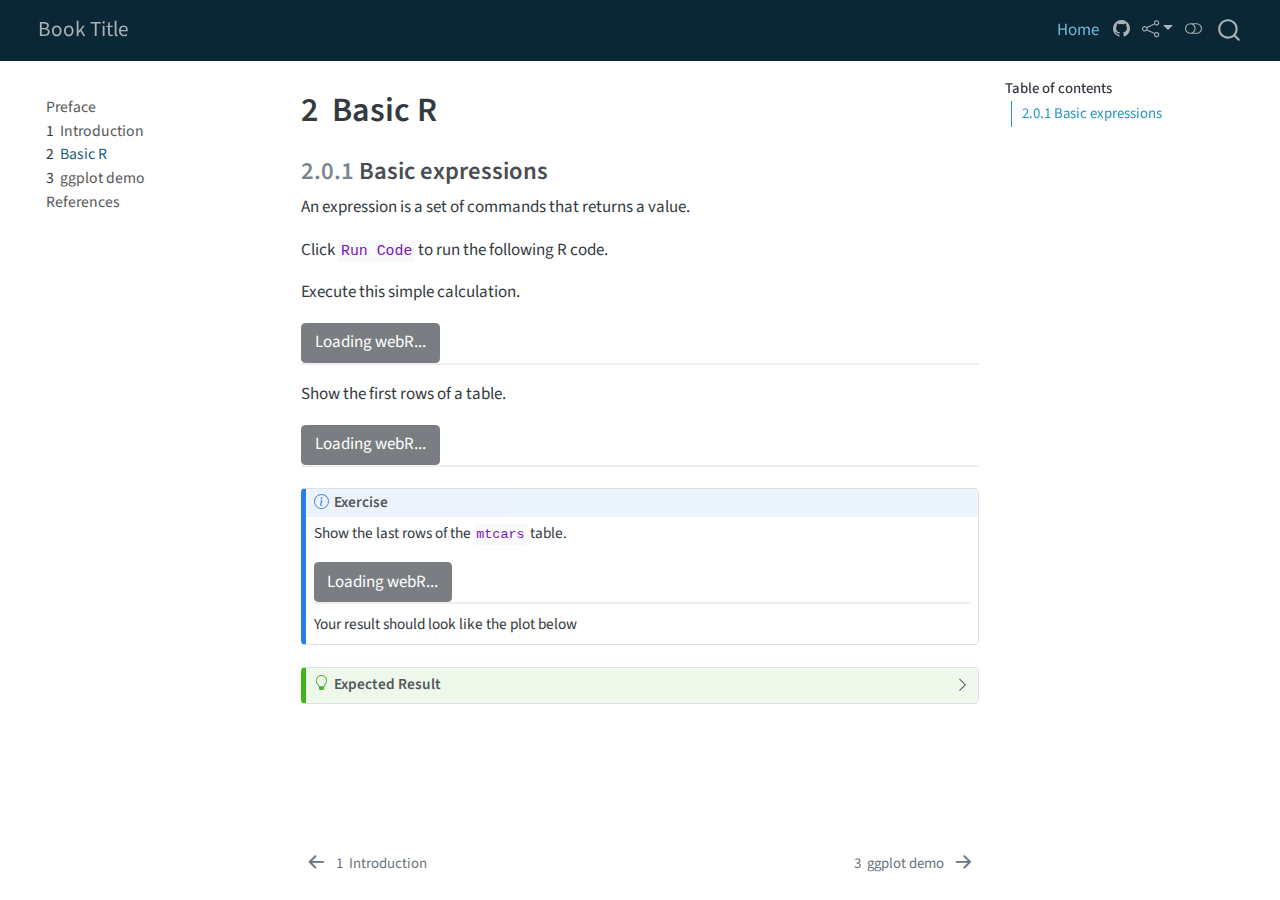
==== commit 893c014e: "Built site for gh-pages" ====
--- a/basicr.html
+++ b/basicr.html
@@ -2,7 +2,7 @@
 <html xmlns="http://www.w3.org/1999/xhtml" lang="en" xml:lang="en"><head>
 
 <meta charset="utf-8">
-<meta name="generator" content="quarto-1.3.450">
+<meta name="generator" content="quarto-1.4.549">
 
 <meta name="viewport" content="width=device-width, initial-scale=1.0, user-scalable=yes">
 
@@ -50,7 +50,13 @@
   "collapse-after": 3,
   "panel-placement": "end",
   "type": "overlay",
-  "limit": 20,
+  "limit": 50,
+  "keyboard-shortcut": [
+    "f",
+    "/",
+    "s"
+  ],
+  "show-item-context": false,
   "language": {
     "search-no-results-text": "No results",
     "search-matching-documents-text": "matching documents",
@@ -59,6 +65,7 @@
     "search-more-match-text": "more match in this document",
     "search-more-matches-text": "more matches in this document",
     "search-clear-button-title": "Clear",
+    "search-text-placeholder": "",
     "search-detached-cancel-button-title": "Cancel",
     "search-submit-button-title": "Submit",
     "search-label": "Search"
@@ -231,9 +238,9 @@
 
 <div id="quarto-search-results"></div>
   <header id="quarto-header" class="headroom fixed-top">
-    <nav class="navbar navbar-expand-lg navbar-dark ">
+    <nav class="navbar navbar-expand-lg " data-bs-theme="dark">
       <div class="navbar-container container-fluid">
-      <div class="navbar-brand-container">
+      <div class="navbar-brand-container mx-auto">
     <a href="./index.html" class="navbar-brand navbar-brand-logo">
     <img src="https://bluegreenlabs.org/img/logo_text_small.png" alt="" class="navbar-logo">
     </a>
@@ -248,12 +255,13 @@
           <div class="collapse navbar-collapse" id="navbarCollapse">
             <ul class="navbar-nav navbar-nav-scroll ms-auto">
   <li class="nav-item">
-    <a class="nav-link active" href="./intro.html" rel="" target="" aria-current="page">
- <span class="menu-text">Home</span></a>
+    <a class="nav-link active" href="./intro.html" aria-current="page"> 
+<span class="menu-text">Home</span></a>
   </li>  
 </ul>
-            <div class="quarto-navbar-tools tools-wide">
-    <a href="https://github.com/bluegreen-labs/R_book_template/" rel="" title="Source Code" class="quarto-navigation-tool px-1" aria-label="Source Code"><i class="bi bi-github"></i></a>
+          </div> <!-- /navcollapse -->
+          <div class="quarto-navbar-tools tools-wide">
+    <a href="https://github.com/bluegreen-labs/R_book_template/" title="Source Code" class="quarto-navigation-tool px-1" aria-label="Source Code"><i class="bi bi-github"></i></a>
     <div class="dropdown">
       <a href="" title="Share" id="quarto-navigation-tool-dropdown-0" class="quarto-navigation-tool dropdown-toggle px-1" data-bs-toggle="dropdown" aria-expanded="false" aria-label="Share"><i class="bi bi-share"></i></a>
       <ul class="dropdown-menu dropdown-menu-end" aria-labelledby="quarto-navigation-tool-dropdown-0">
@@ -273,32 +281,23 @@
     </div>
   <a href="" class="quarto-color-scheme-toggle quarto-navigation-tool  px-1" onclick="window.quartoToggleColorScheme(); return false;" title="Toggle dark mode"><i class="bi"></i></a>
 </div>
-          </div> <!-- /navcollapse -->
       </div> <!-- /container-fluid -->
     </nav>
   <nav class="quarto-secondary-nav">
     <div class="container-fluid d-flex">
-      <button type="button" class="quarto-btn-toggle btn" data-bs-toggle="collapse" data-bs-target="#quarto-sidebar,#quarto-sidebar-glass" aria-controls="quarto-sidebar" aria-expanded="false" aria-label="Toggle sidebar navigation" onclick="if (window.quartoToggleHeadroom) { window.quartoToggleHeadroom(); }">
+      <button type="button" class="quarto-btn-toggle btn" data-bs-toggle="collapse" data-bs-target=".quarto-sidebar-collapse-item" aria-controls="quarto-sidebar" aria-expanded="false" aria-label="Toggle sidebar navigation" onclick="if (window.quartoToggleHeadroom) { window.quartoToggleHeadroom(); }">
         <i class="bi bi-layout-text-sidebar-reverse"></i>
       </button>
-      <nav class="quarto-page-breadcrumbs" aria-label="breadcrumb"><ol class="breadcrumb"><li class="breadcrumb-item"><a href="./basicr.html"><span class="chapter-number">2</span>&nbsp; <span class="chapter-title">Basic R</span></a></li></ol></nav>
-      <a class="flex-grow-1" role="button" data-bs-toggle="collapse" data-bs-target="#quarto-sidebar,#quarto-sidebar-glass" aria-controls="quarto-sidebar" aria-expanded="false" aria-label="Toggle sidebar navigation" onclick="if (window.quartoToggleHeadroom) { window.quartoToggleHeadroom(); }">      
-      </a>
-      <button type="button" class="btn quarto-search-button" aria-label="" onclick="window.quartoOpenSearch();">
-        <i class="bi bi-search"></i>
-      </button>
+        <nav class="quarto-page-breadcrumbs" aria-label="breadcrumb"><ol class="breadcrumb"><li class="breadcrumb-item"><a href="./basicr.html"><span class="chapter-number">2</span>&nbsp; <span class="chapter-title">Basic R</span></a></li></ol></nav>
+        <a class="flex-grow-1" role="button" data-bs-toggle="collapse" data-bs-target=".quarto-sidebar-collapse-item" aria-controls="quarto-sidebar" aria-expanded="false" aria-label="Toggle sidebar navigation" onclick="if (window.quartoToggleHeadroom) { window.quartoToggleHeadroom(); }">      
+        </a>
     </div>
   </nav>
 </header>
 <!-- content -->
 <div id="quarto-content" class="quarto-container page-columns page-rows-contents page-layout-article page-navbar">
 <!-- sidebar -->
-  <nav id="quarto-sidebar" class="sidebar collapse collapse-horizontal sidebar-navigation floating overflow-auto">
-        <div class="mt-2 flex-shrink-0 align-items-center">
-        <div class="sidebar-search">
-        <div id="quarto-search" class="" title="Search"></div>
-        </div>
-        </div>
+  <nav id="quarto-sidebar" class="sidebar collapse collapse-horizontal quarto-sidebar-collapse-item sidebar-navigation floating overflow-auto">
     <div class="sidebar-menu-container"> 
     <ul class="list-unstyled mt-1">
         <li class="sidebar-item">
@@ -334,7 +333,7 @@
     </ul>
     </div>
 </nav>
-<div id="quarto-sidebar-glass" data-bs-toggle="collapse" data-bs-target="#quarto-sidebar,#quarto-sidebar-glass"></div>
+<div id="quarto-sidebar-glass" class="quarto-sidebar-collapse-item" data-bs-toggle="collapse" data-bs-target=".quarto-sidebar-collapse-item"></div>
 <!-- margin-sidebar -->
     <div id="quarto-margin-sidebar" class="sidebar margin-sidebar">
         <nav id="TOC" role="doc-toc" class="toc-active">
@@ -373,7 +372,9 @@
   </div>
   
 
+
 </header>
+
 
 <section id="basic-expressions" class="level3" data-number="2.0.1">
 <h3 data-number="2.0.1" class="anchored" data-anchor-id="basic-expressions"><span class="header-section-number">2.0.1</span> Basic expressions</h3>
@@ -1081,6 +1082,33 @@
       }
     }
   }
+  const toggleGiscusIfUsed = (isAlternate, darkModeDefault) => {
+    const baseTheme = document.querySelector('#giscus-base-theme')?.value ?? 'light';
+    const alternateTheme = document.querySelector('#giscus-alt-theme')?.value ?? 'dark';
+    let newTheme = '';
+    if(darkModeDefault) {
+      newTheme = isAlternate ? baseTheme : alternateTheme;
+    } else {
+      newTheme = isAlternate ? alternateTheme : baseTheme;
+    }
+    const changeGiscusTheme = () => {
+      // From: https://github.com/giscus/giscus/issues/336
+      const sendMessage = (message) => {
+        const iframe = document.querySelector('iframe.giscus-frame');
+        if (!iframe) return;
+        iframe.contentWindow.postMessage({ giscus: message }, 'https://giscus.app');
+      }
+      sendMessage({
+        setConfig: {
+          theme: newTheme
+        }
+      });
+    }
+    const isGiscussLoaded = window.document.querySelector('iframe.giscus-frame') !== null;
+    if (isGiscussLoaded) {
+      changeGiscusTheme();
+    }
+  }
   const toggleColorMode = (alternate) => {
     // Switch the stylesheets
     const alternateStylesheets = window.document.querySelectorAll('link.quarto-color-scheme.quarto-color-alternate');
@@ -1147,13 +1175,15 @@
       return localAlternateSentinel;
     }
   }
-  let localAlternateSentinel = 'default';
+  const darkModeDefault = false;
+  let localAlternateSentinel = darkModeDefault ? 'alternate' : 'default';
   // Dark / light mode switch
   window.quartoToggleColorScheme = () => {
     // Read the current dark / light value 
     let toAlternate = !hasAlternateSentinel();
     toggleColorMode(toAlternate);
     setStyleSentinel(toAlternate);
+    toggleGiscusIfUsed(toAlternate, darkModeDefault);
   };
   // Ensure there is a toggle, if there isn't float one in the top right
   if (window.document.querySelector('.quarto-color-scheme-toggle') === null) {
@@ -1232,10 +1262,9 @@
     // clear code selection
     e.clearSelection();
   });
-  function tippyHover(el, contentFn) {
+  function tippyHover(el, contentFn, onTriggerFn, onUntriggerFn) {
     const config = {
       allowHTML: true,
-      content: contentFn,
       maxWidth: 500,
       delay: 100,
       arrow: false,
@@ -1245,8 +1274,17 @@
       interactive: true,
       interactiveBorder: 10,
       theme: 'quarto',
-      placement: 'bottom-start'
+      placement: 'bottom-start',
     };
+    if (contentFn) {
+      config.content = contentFn;
+    }
+    if (onTriggerFn) {
+      config.onTrigger = onTriggerFn;
+    }
+    if (onUntriggerFn) {
+      config.onUntrigger = onUntriggerFn;
+    }
     window.tippy(el, config); 
   }
   const noterefs = window.document.querySelectorAll('a[role="doc-noteref"]');
@@ -1259,6 +1297,125 @@
       const id = href.replace(/^#\/?/, "");
       const note = window.document.getElementById(id);
       return note.innerHTML;
+    });
+  }
+  const xrefs = window.document.querySelectorAll('a.quarto-xref');
+  const processXRef = (id, note) => {
+    // Strip column container classes
+    const stripColumnClz = (el) => {
+      el.classList.remove("page-full", "page-columns");
+      if (el.children) {
+        for (const child of el.children) {
+          stripColumnClz(child);
+        }
+      }
+    }
+    stripColumnClz(note)
+    if (id === null || id.startsWith('sec-')) {
+      // Special case sections, only their first couple elements
+      const container = document.createElement("div");
+      if (note.children && note.children.length > 2) {
+        container.appendChild(note.children[0].cloneNode(true));
+        for (let i = 1; i < note.children.length; i++) {
+          const child = note.children[i];
+          if (child.tagName === "P" && child.innerText === "") {
+            continue;
+          } else {
+            container.appendChild(child.cloneNode(true));
+            break;
+          }
+        }
+        if (window.Quarto?.typesetMath) {
+          window.Quarto.typesetMath(container);
+        }
+        return container.innerHTML
+      } else {
+        if (window.Quarto?.typesetMath) {
+          window.Quarto.typesetMath(note);
+        }
+        return note.innerHTML;
+      }
+    } else {
+      // Remove any anchor links if they are present
+      const anchorLink = note.querySelector('a.anchorjs-link');
+      if (anchorLink) {
+        anchorLink.remove();
+      }
+      if (window.Quarto?.typesetMath) {
+        window.Quarto.typesetMath(note);
+      }
+      // TODO in 1.5, we should make sure this works without a callout special case
+      if (note.classList.contains("callout")) {
+        return note.outerHTML;
+      } else {
+        return note.innerHTML;
+      }
+    }
+  }
+  for (var i=0; i<xrefs.length; i++) {
+    const xref = xrefs[i];
+    tippyHover(xref, undefined, function(instance) {
+      instance.disable();
+      let url = xref.getAttribute('href');
+      let hash = undefined; 
+      if (url.startsWith('#')) {
+        hash = url;
+      } else {
+        try { hash = new URL(url).hash; } catch {}
+      }
+      if (hash) {
+        const id = hash.replace(/^#\/?/, "");
+        const note = window.document.getElementById(id);
+        if (note !== null) {
+          try {
+            const html = processXRef(id, note.cloneNode(true));
+            instance.setContent(html);
+          } finally {
+            instance.enable();
+            instance.show();
+          }
+        } else {
+          // See if we can fetch this
+          fetch(url.split('#')[0])
+          .then(res => res.text())
+          .then(html => {
+            const parser = new DOMParser();
+            const htmlDoc = parser.parseFromString(html, "text/html");
+            const note = htmlDoc.getElementById(id);
+            if (note !== null) {
+              const html = processXRef(id, note);
+              instance.setContent(html);
+            } 
+          }).finally(() => {
+            instance.enable();
+            instance.show();
+          });
+        }
+      } else {
+        // See if we can fetch a full url (with no hash to target)
+        // This is a special case and we should probably do some content thinning / targeting
+        fetch(url)
+        .then(res => res.text())
+        .then(html => {
+          const parser = new DOMParser();
+          const htmlDoc = parser.parseFromString(html, "text/html");
+          const note = htmlDoc.querySelector('main.content');
+          if (note !== null) {
+            // This should only happen for chapter cross references
+            // (since there is no id in the URL)
+            // remove the first header
+            if (note.children.length > 0 && note.children[0].tagName === "HEADER") {
+              note.children[0].remove();
+            }
+            const html = processXRef(null, note);
+            instance.setContent(html);
+          } 
+        }).finally(() => {
+          instance.enable();
+          instance.show();
+        });
+      }
+    }, function(instance) {
     });
   }
       let selectedAnnoteEl;
@@ -1302,6 +1459,7 @@
             }
             div.style.top = top - 2 + "px";
             div.style.height = height + 4 + "px";
+            div.style.left = 0;
             let gutterDiv = window.document.getElementById("code-annotation-line-highlight-gutter");
             if (gutterDiv === null) {
               gutterDiv = window.document.createElement("div");
@@ -1327,6 +1485,32 @@
         });
         selectedAnnoteEl = undefined;
       };
+        // Handle positioning of the toggle
+    window.addEventListener(
+      "resize",
+      throttle(() => {
+        elRect = undefined;
+        if (selectedAnnoteEl) {
+          selectCodeLines(selectedAnnoteEl);
+        }
+      }, 10)
+    );
+    function throttle(fn, ms) {
+    let throttle = false;
+    let timer;
+      return (...args) => {
+        if(!throttle) { // first call gets through
+            fn.apply(this, args);
+            throttle = true;
+        } else { // all the others get throttled
+            if(timer) clearTimeout(timer); // cancel #2
+            timer = setTimeout(() => {
+              fn.apply(this, args);
+              timer = throttle = false;
+            }, ms);
+        }
+      };
+    }
       // Attach click handler to the DT
       const annoteDls = window.document.querySelectorAll('dt[data-target-cell]');
       for (const annoteDlNode of annoteDls) {
@@ -1388,12 +1572,12 @@
 </script>
 <nav class="page-navigation">
   <div class="nav-page nav-page-previous">
-      <a href="./intro.html" class="pagination-link">
+      <a href="./intro.html" class="pagination-link  aria-label=" &lt;span="">
         <i class="bi bi-arrow-left-short"></i> <span class="nav-page-text"><span class="chapter-number">1</span>&nbsp; <span class="chapter-title">Introduction</span></span>
       </a>          
   </div>
   <div class="nav-page nav-page-next">
-      <a href="./ggplot.html" class="pagination-link">
+      <a href="./ggplot.html" class="pagination-link" aria-label="<span class='chapter-number'>3</span>&nbsp; <span class='chapter-title'>ggplot demo</span>">
         <span class="nav-page-text"><span class="chapter-number">3</span>&nbsp; <span class="chapter-title">ggplot demo</span></span> <i class="bi bi-arrow-right-short"></i>
       </a>
   </div>
@@ -1402,4 +1586,5 @@
 
 
 
+
 </body></html>